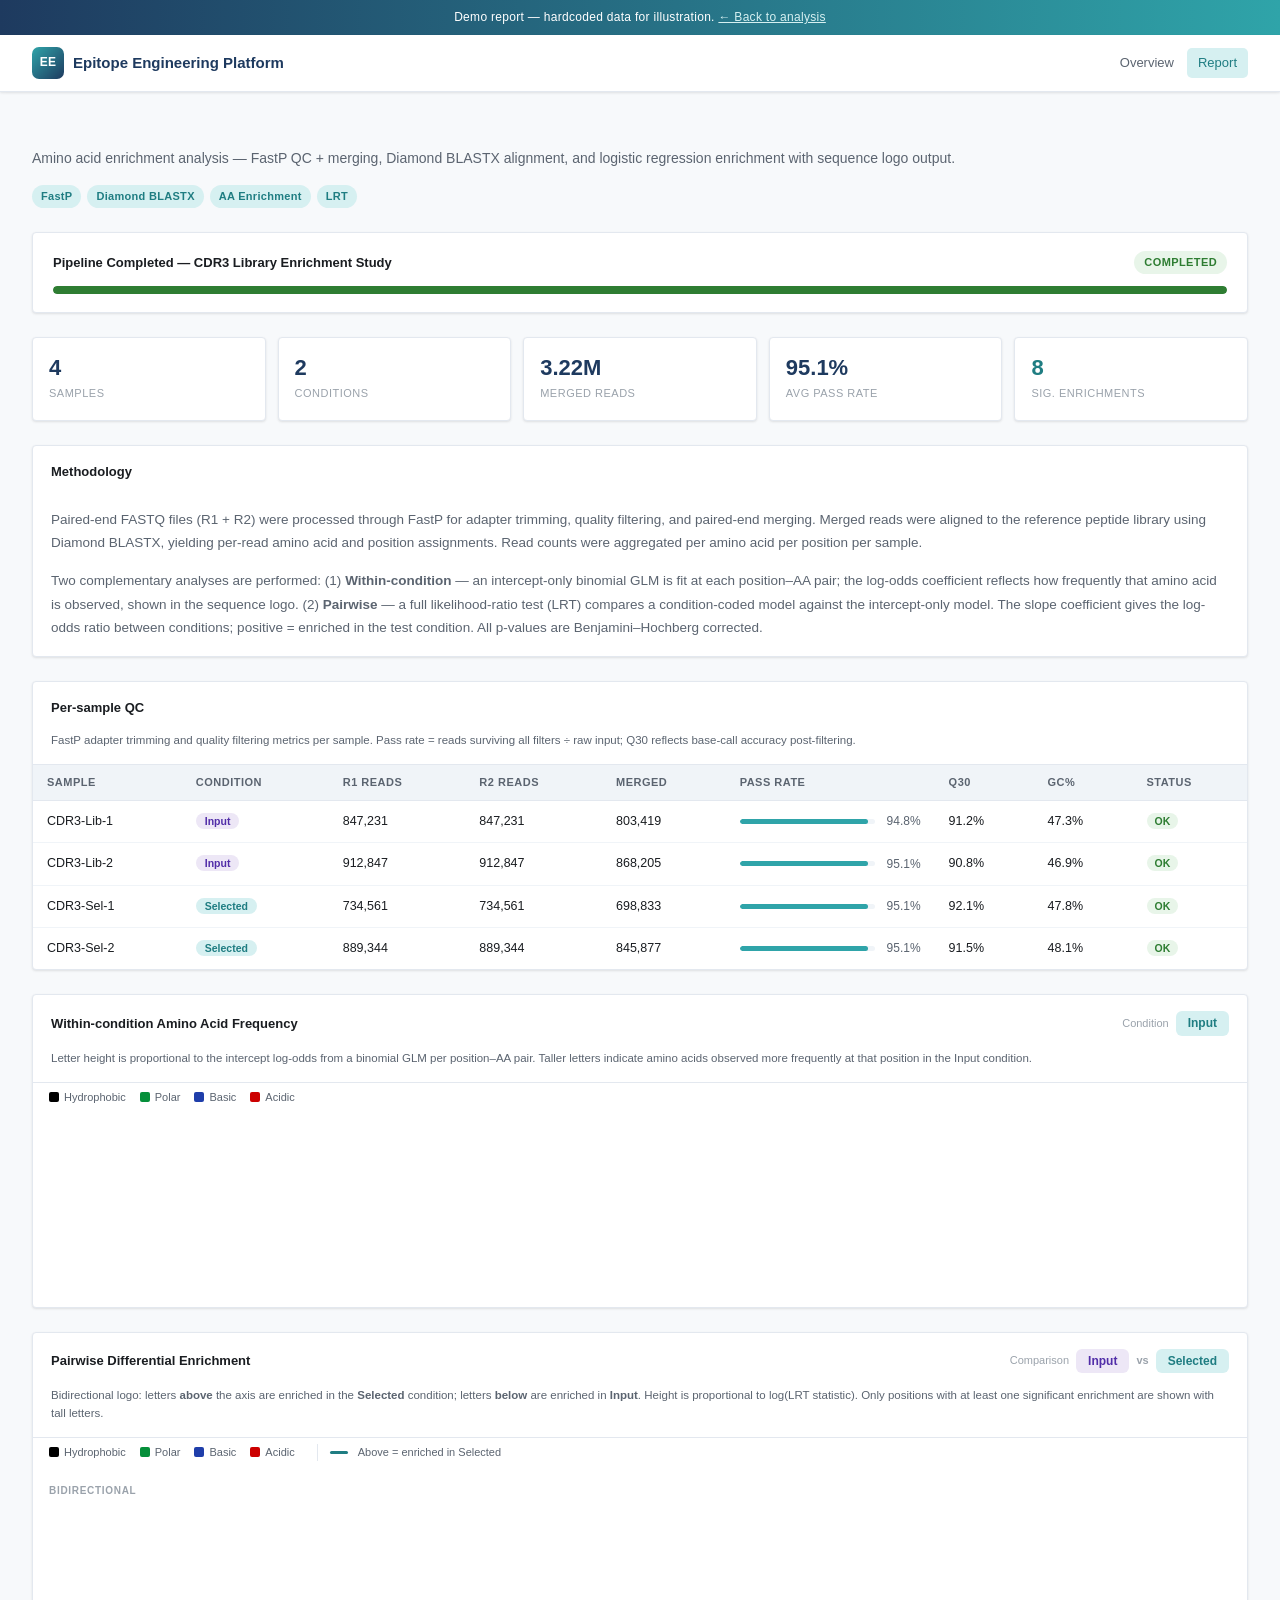
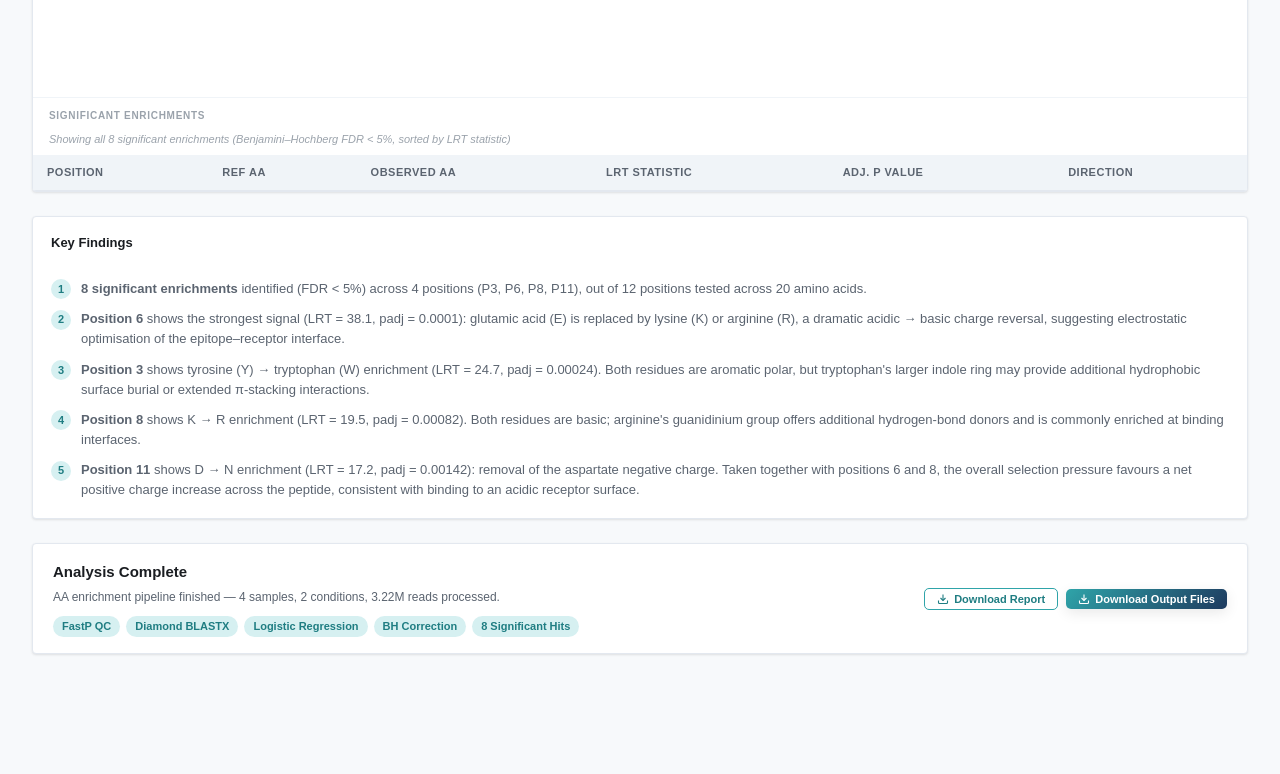
==== demo_report.html @ d8d38004 "Initial commit for GitHub Pages demo" ====
<!DOCTYPE html>
<html lang="en">
<head>
  <meta charset="UTF-8"/>
  <meta name="viewport" content="width=device-width, initial-scale=1.0"/>
  <title>AA Enrichment — Demo Report</title>
  <link rel="stylesheet" href="style.css"/>
  <link rel="stylesheet" href="report_shared.css"/>
  <style>
    /* Demo banner */
    .demo-banner {
      background: linear-gradient(90deg, #1E3A5F, #2FA4A9);
      color: #fff;
      text-align: center;
      padding: 8px 16px;
      font-size: 12px;
      font-weight: 500;
      letter-spacing: .3px;
    }
    .demo-banner a { color: #D6F0F1; text-decoration: underline; }

    /* Legend */
    .logo-legend-inline {
      display: flex; gap: 14px; padding: 6px 16px 12px;
      flex-wrap: wrap;
    }
    .lli { display: flex; align-items: center; gap: 5px; font-size: 11px; color: var(--t2); }
    .lli-dot {
      width: 10px; height: 10px; border-radius: 2px; flex-shrink: 0;
    }

    /* Condition pill in QC table */
    .cond-pill {
      font-size: 10.5px; font-weight: 600; padding: 2px 9px;
      border-radius: 99px; white-space: nowrap;
    }
    .cond-input    { background: #EDE7F6; color: #512DA8; }
    .cond-selected { background: var(--as); color: var(--a2); }

    /* Key findings list */
    .kf-list { list-style: none; display: flex; flex-direction: column; gap: 10px;
      padding: 12px 18px 18px; }
    .kf-item { display: flex; gap: 10px; align-items: baseline; font-size: 13px; color: var(--t2); }
    .kf-num { font-size: 11px; font-weight: 700; color: var(--a2); background: var(--as);
      border-radius: 50%; width: 20px; height: 20px; display: flex; align-items: center;
      justify-content: center; flex-shrink: 0; }

    /* Animated status fill on load */
    @keyframes fillBar {
      from { width: 0% }
      to   { width: 100% }
    }
    #status-fill-el {
      animation: fillBar 1.1s cubic-bezier(.4,0,.2,1) forwards;
    }

    /* Bottom action bar */
    .action-bar {
      display: flex; align-items: center; justify-content: space-between;
      margin-top: 8px; padding: 16px 20px;
      background: var(--sur); border: 1px solid var(--bd);
      border-radius: var(--r); box-shadow: var(--sh);
    }
    .action-bar-meta { display: flex; flex-direction: column; gap: 4px; }
    .action-bar-title { font-size: 15px; font-weight: 700; color: var(--t1); }
    .action-bar-sub   { font-size: 12px; color: var(--t2); }
    .action-bar-tags  { display: flex; flex-wrap: wrap; gap: 6px; margin-top: 6px; }
    .action-bar-tag   { font-size: 11px; font-weight: 600; padding: 2px 9px;
      border-radius: 99px; background: var(--as); color: var(--a2); }
  </style>
</head>
<body>

<div class="demo-banner">
  Demo report — hardcoded data for illustration.
  <a href="demo_index.html">← Back to analysis</a>
</div>

<header class="site-header">
  <div class="hdr-inner">
    <div class="logo">
      <span class="logo-mark">EE</span>
      <span class="logo-name">Epitope Engineering Platform</span>
    </div>
    <nav class="nav">
      <a href="demo_landing.html" class="nav-a">Overview</a>
      <a href="#" class="nav-a active">Report</a>
    </nav>
  </div>
</header>

<main class="main">
<div class="wrap">

  <!-- Pipeline meta -->
  <div class="pipe-meta">
    <span class="pipe-desc">
      Amino acid enrichment analysis — FastP QC + merging, Diamond BLASTX alignment,
      and logistic regression enrichment with sequence logo output.
    </span>
    <div class="pipe-badges">
      <span class="pipe-badge">FastP</span>
      <span class="pipe-badge">Diamond BLASTX</span>
      <span class="pipe-badge">AA Enrichment</span>
      <span class="pipe-badge">LRT</span>
    </div>
  </div>

  <!-- Status bar — completed -->
  <div class="status-section" style="margin-bottom:24px">
    <div class="status-header">
      <span class="status-label">Pipeline Completed — CDR3 Library Enrichment Study</span>
      <span class="status-chip completed">completed</span>
    </div>
    <div class="status-track">
      <div class="status-fill completed" id="status-fill-el" style="width:0%"></div>
    </div>
  </div>

  <!-- Summary stat cards -->
  <div class="summary-row">
    <div class="stat-card">
      <div class="stat-val">4</div>
      <div class="stat-lbl">Samples</div>
    </div>
    <div class="stat-card">
      <div class="stat-val">2</div>
      <div class="stat-lbl">Conditions</div>
    </div>
    <div class="stat-card">
      <div class="stat-val">3.22M</div>
      <div class="stat-lbl">Merged Reads</div>
    </div>
    <div class="stat-card">
      <div class="stat-val">95.1%</div>
      <div class="stat-lbl">Avg Pass Rate</div>
    </div>
    <div class="stat-card">
      <div class="stat-val" style="color:var(--a2)">8</div>
      <div class="stat-lbl">Sig. Enrichments</div>
    </div>
  </div>

  <!-- Methodology -->
  <div class="tbl-card" style="margin-bottom:24px">
    <div class="tbl-card-hd">Methodology</div>
    <div class="summary-card-body" style="padding:12px 18px 16px">
      <p>
        Paired-end FASTQ files (R1 + R2) were processed through FastP for adapter trimming,
        quality filtering, and paired-end merging. Merged reads were aligned to the reference
        peptide library using Diamond BLASTX, yielding per-read amino acid and position assignments.
        Read counts were aggregated per amino acid per position per sample.
      </p>
      <p>
        Two complementary analyses are performed: (1) <strong>Within-condition</strong> — an
        intercept-only binomial GLM is fit at each position–AA pair; the log-odds coefficient
        reflects how frequently that amino acid is observed, shown in the sequence logo.
        (2) <strong>Pairwise</strong> — a full likelihood-ratio test (LRT) compares a
        condition-coded model against the intercept-only model. The slope coefficient gives
        the log-odds ratio between conditions; positive = enriched in the test condition.
        All p-values are Benjamini–Hochberg corrected.
      </p>
    </div>
  </div>

  <!-- Per-sample QC table -->
  <div class="tbl-card" style="margin-bottom:24px">
    <div class="tbl-card-hd">Per-sample QC</div>
    <div class="tbl-card-desc">
      FastP adapter trimming and quality filtering metrics per sample. Pass rate = reads
      surviving all filters ÷ raw input; Q30 reflects base-call accuracy post-filtering.
    </div>
    <table class="rpt-tbl">
      <thead>
        <tr>
          <th>Sample</th>
          <th>Condition</th>
          <th>R1 Reads</th>
          <th>R2 Reads</th>
          <th>Merged</th>
          <th>Pass Rate</th>
          <th>Q30</th>
          <th>GC%</th>
          <th>Status</th>
        </tr>
      </thead>
      <tbody>
        <tr>
          <td>CDR3-Lib-1</td>
          <td><span class="cond-pill cond-input">Input</span></td>
          <td>847,231</td><td>847,231</td><td>803,419</td>
          <td><div class="inline-bar"><div class="bar-track"><div class="bar-fill" style="width:94.8%"></div></div><span class="bar-val">94.8%</span></div></td>
          <td>91.2%</td><td>47.3%</td>
          <td><span class="chip ok">OK</span></td>
        </tr>
        <tr>
          <td>CDR3-Lib-2</td>
          <td><span class="cond-pill cond-input">Input</span></td>
          <td>912,847</td><td>912,847</td><td>868,205</td>
          <td><div class="inline-bar"><div class="bar-track"><div class="bar-fill" style="width:95.1%"></div></div><span class="bar-val">95.1%</span></div></td>
          <td>90.8%</td><td>46.9%</td>
          <td><span class="chip ok">OK</span></td>
        </tr>
        <tr>
          <td>CDR3-Sel-1</td>
          <td><span class="cond-pill cond-selected">Selected</span></td>
          <td>734,561</td><td>734,561</td><td>698,833</td>
          <td><div class="inline-bar"><div class="bar-track"><div class="bar-fill" style="width:95.1%"></div></div><span class="bar-val">95.1%</span></div></td>
          <td>92.1%</td><td>47.8%</td>
          <td><span class="chip ok">OK</span></td>
        </tr>
        <tr>
          <td>CDR3-Sel-2</td>
          <td><span class="cond-pill cond-selected">Selected</span></td>
          <td>889,344</td><td>889,344</td><td>845,877</td>
          <td><div class="inline-bar"><div class="bar-track"><div class="bar-fill" style="width:95.1%"></div></div><span class="bar-val">95.1%</span></div></td>
          <td>91.5%</td><td>48.1%</td>
          <td><span class="chip ok">OK</span></td>
        </tr>
      </tbody>
    </table>
  </div>

  <!-- Within-condition logo -->
  <div class="tbl-card" style="margin-bottom:24px">
    <div class="tbl-card-hd" style="display:flex;align-items:center;justify-content:space-between">
      <span>Within-condition Amino Acid Frequency</span>
      <div style="display:flex;align-items:center;gap:7px">
        <span style="font-size:11px;font-weight:500;color:var(--t3)">Condition</span>
        <span style="font-size:12px;font-weight:600;padding:3px 12px;border-radius:6px;background:var(--as);color:var(--a2)">Input</span>
      </div>
    </div>
    <div class="tbl-card-desc">
      Letter height is proportional to the intercept log-odds from a binomial GLM per position–AA pair.
      Taller letters indicate amino acids observed more frequently at that position in the Input condition.
    </div>
    <!-- Chemistry legend -->
    <div class="logo-legend-inline">
      <span class="lli"><span class="lli-dot" style="background:#000"></span>Hydrophobic</span>
      <span class="lli"><span class="lli-dot" style="background:#058F3A"></span>Polar</span>
      <span class="lli"><span class="lli-dot" style="background:#1F3EAA"></span>Basic</span>
      <span class="lli"><span class="lli-dot" style="background:#CC0000"></span>Acidic</span>
    </div>
    <div class="logo-outer">
      <div class="logo-scroll">
        <svg id="logo-within-svg"></svg>
      </div>
    </div>
  </div>

  <!-- Pairwise differential enrichment -->
  <div class="tbl-card" style="margin-bottom:24px">
    <div class="tbl-card-hd" style="display:flex;align-items:center;justify-content:space-between;flex-wrap:wrap;gap:8px">
      <span>Pairwise Differential Enrichment</span>
      <div style="display:flex;align-items:center;gap:7px">
        <span style="font-size:11px;font-weight:500;color:var(--t3)">Comparison</span>
        <span style="font-size:12px;font-weight:600;padding:3px 12px;border-radius:6px;background:#EDE7F6;color:#512DA8">Input</span>
        <span style="font-size:11px;color:var(--t3)">vs</span>
        <span style="font-size:12px;font-weight:600;padding:3px 12px;border-radius:6px;background:var(--as);color:var(--a2)">Selected</span>
      </div>
    </div>
    <div class="tbl-card-desc">
      Bidirectional logo: letters <strong>above</strong> the axis are enriched in the <strong>Selected</strong> condition;
      letters <strong>below</strong> are enriched in <strong>Input</strong>. Height is proportional to
      log(LRT statistic). Only positions with at least one significant enrichment are shown with tall letters.
    </div>

    <div class="logo-legend-inline">
      <span class="lli"><span class="lli-dot" style="background:#000"></span>Hydrophobic</span>
      <span class="lli"><span class="lli-dot" style="background:#058F3A"></span>Polar</span>
      <span class="lli"><span class="lli-dot" style="background:#1F3EAA"></span>Basic</span>
      <span class="lli"><span class="lli-dot" style="background:#CC0000"></span>Acidic</span>
      <span class="lli" style="margin-left:8px;border-left:1px solid var(--bd);padding-left:12px">
        <span style="display:inline-block;width:18px;height:3px;background:var(--a2);margin-right:5px;vertical-align:middle;border-radius:2px"></span>
        Above = enriched in Selected
      </span>
    </div>

    <div class="logo-section-sep">Bidirectional</div>
    <div class="logo-outer">
      <div class="logo-scroll">
        <svg id="logo-pair-svg"></svg>
      </div>
    </div>

    <div class="logo-section-sep" style="border-top:1px solid var(--bd2);margin-top:6px">Significant Enrichments</div>
    <div style="padding:4px 16px 6px;font-size:11px;color:var(--t3);font-style:italic">
      Showing all 8 significant enrichments (Benjamini–Hochberg FDR &lt; 5%, sorted by LRT statistic)
    </div>
    <div class="enrich-tbl-wrap">
      <table class="rpt-tbl">
        <thead>
          <tr>
            <th>Position</th>
            <th>Ref AA</th>
            <th>Observed AA</th>
            <th>LRT Statistic</th>
            <th>Adj. P Value</th>
            <th>Direction</th>
          </tr>
        </thead>
        <tbody id="enrich-tbody"></tbody>
      </table>
    </div>
  </div>

  <!-- Key Findings -->
  <div class="tbl-card" style="margin-bottom:24px">
    <div class="tbl-card-hd">Key Findings</div>
    <ul class="kf-list">
      <li class="kf-item">
        <span class="kf-num">1</span>
        <span>
          <strong>8 significant enrichments</strong> identified (FDR &lt; 5%) across 4 positions
          (P3, P6, P8, P11), out of 12 positions tested across 20 amino acids.
        </span>
      </li>
      <li class="kf-item">
        <span class="kf-num">2</span>
        <span>
          <strong>Position 6</strong> shows the strongest signal (LRT = 38.1, padj = 0.0001):
          glutamic acid (E) is replaced by lysine (K) or arginine (R), a dramatic
          acidic → basic charge reversal, suggesting electrostatic optimisation of the epitope–receptor interface.
        </span>
      </li>
      <li class="kf-item">
        <span class="kf-num">3</span>
        <span>
          <strong>Position 3</strong> shows tyrosine (Y) → tryptophan (W) enrichment (LRT = 24.7, padj = 0.00024).
          Both residues are aromatic polar, but tryptophan's larger indole ring may provide additional
          hydrophobic surface burial or extended π-stacking interactions.
        </span>
      </li>
      <li class="kf-item">
        <span class="kf-num">4</span>
        <span>
          <strong>Position 8</strong> shows K → R enrichment (LRT = 19.5, padj = 0.00082).
          Both residues are basic; arginine's guanidinium group offers additional hydrogen-bond donors
          and is commonly enriched at binding interfaces.
        </span>
      </li>
      <li class="kf-item">
        <span class="kf-num">5</span>
        <span>
          <strong>Position 11</strong> shows D → N enrichment (LRT = 17.2, padj = 0.00142):
          removal of the aspartate negative charge. Taken together with positions 6 and 8,
          the overall selection pressure favours a net positive charge increase across the peptide,
          consistent with binding to an acidic receptor surface.
        </span>
      </li>
    </ul>
  </div>

  <!-- Bottom action bar -->
  <div class="action-bar">
    <div class="action-bar-meta">
      <span class="action-bar-title">Analysis Complete</span>
      <span class="action-bar-sub">AA enrichment pipeline finished — 4 samples, 2 conditions, 3.22M reads processed.</span>
      <div class="action-bar-tags">
        <span class="action-bar-tag">FastP QC</span>
        <span class="action-bar-tag">Diamond BLASTX</span>
        <span class="action-bar-tag">Logistic Regression</span>
        <span class="action-bar-tag">BH Correction</span>
        <span class="action-bar-tag">8 Significant Hits</span>
      </div>
    </div>
    <div style="display:flex;gap:8px;align-items:center">
      <button class="btn-run btn-secondary btn-sm" onclick="alert('Demo mode — download disabled.')">
        <svg width="12" height="12" viewBox="0 0 24 24" fill="none" stroke="currentColor" stroke-width="2.2"><path d="M21 15v4a2 2 0 01-2 2H5a2 2 0 01-2-2v-4"/><polyline points="7 10 12 15 17 10"/><line x1="12" y1="15" x2="12" y2="3"/></svg>
        Download Report
      </button>
      <button class="btn-run btn-sm" onclick="alert('Demo mode — download disabled.')">
        <svg width="12" height="12" viewBox="0 0 24 24" fill="none" stroke="currentColor" stroke-width="2.2"><path d="M21 15v4a2 2 0 01-2 2H5a2 2 0 01-2-2v-4"/><polyline points="7 10 12 15 17 10"/><line x1="12" y1="15" x2="12" y2="3"/></svg>
        Download Output Files
      </button>
    </div>
  </div>

</div>
</main>

<script src="https://d3js.org/d3.v7.min.js"></script>
<script>
/* ── AA chemistry colours ──────────────────────────────────────────── */
const AAC = {
  A:'#000',V:'#000',L:'#000',I:'#000',P:'#000',F:'#000',M:'#000',W:'#000',
  G:'#058F3A',S:'#058F3A',T:'#058F3A',C:'#058F3A',Y:'#058F3A',N:'#058F3A',Q:'#058F3A',
  K:'#1F3EAA',R:'#1F3EAA',H:'#1F3EAA',
  D:'#CC0000',E:'#CC0000'
};

/* ── Within-condition data (Input, 12 positions) ───────────────────── */
const WITHIN = [
  {pos:1,  aa:[{l:'M',w:.82},{l:'G',w:.08},{l:'A',w:.06},{l:'V',w:.04}]},
  {pos:2,  aa:[{l:'G',w:.78},{l:'A',w:.12},{l:'S',w:.07},{l:'T',w:.03}]},
  {pos:3,  aa:[{l:'Y',w:.74},{l:'F',w:.15},{l:'W',w:.08},{l:'H',w:.03}]},
  {pos:4,  aa:[{l:'D',w:.71},{l:'E',w:.18},{l:'N',w:.08},{l:'S',w:.03}]},
  {pos:5,  aa:[{l:'P',w:.88},{l:'A',w:.07},{l:'V',w:.05}]},
  {pos:6,  aa:[{l:'E',w:.62},{l:'D',w:.21},{l:'Q',w:.12},{l:'K',w:.05}]},
  {pos:7,  aa:[{l:'L',w:.80},{l:'I',w:.11},{l:'V',w:.09}]},
  {pos:8,  aa:[{l:'K',w:.68},{l:'R',w:.22},{l:'H',w:.10}]},
  {pos:9,  aa:[{l:'V',w:.77},{l:'L',w:.14},{l:'I',w:.09}]},
  {pos:10, aa:[{l:'L',w:.83},{l:'I',w:.10},{l:'V',w:.07}]},
  {pos:11, aa:[{l:'D',w:.73},{l:'E',w:.17},{l:'N',w:.10}]},
  {pos:12, aa:[{l:'Y',w:.85},{l:'F',w:.09},{l:'W',w:.06}]},
];

/* ── Pairwise data (Input vs Selected, log-odds scale 0–1) ─────────── */
const PAIRWISE = [
  {pos:1,  aa:[{l:'M',w:.08}]},
  {pos:2,  aa:[{l:'G',w:.05},{l:'A',w:-.04}]},
  {pos:3,  aa:[{l:'W',w:.72},{l:'Y',w:-.52},{l:'F',w:-.20}]},
  {pos:4,  aa:[{l:'E',w:.07},{l:'D',w:-.07}]},
  {pos:5,  aa:[{l:'P',w:.04}]},
  {pos:6,  aa:[{l:'K',w:.68},{l:'R',w:.32},{l:'E',w:-.62},{l:'D',w:-.38}]},
  {pos:7,  aa:[{l:'L',w:.07},{l:'I',w:-.07}]},
  {pos:8,  aa:[{l:'R',w:.58},{l:'K',w:-.58}]},
  {pos:9,  aa:[{l:'V',w:.06},{l:'I',w:-.06}]},
  {pos:10, aa:[{l:'L',w:.05}]},
  {pos:11, aa:[{l:'N',w:.62},{l:'D',w:-.55},{l:'E',w:-.07}]},
  {pos:12, aa:[{l:'Y',w:.05},{l:'F',w:-.05}]},
];

/* ── Enrichment table rows ─────────────────────────────────────────── */
const ENRICH_ROWS = [
  {pos:6,  ref:'E', obs:'K', lrt:38.1, padj:8e-5},
  {pos:3,  ref:'Y', obs:'W', lrt:24.7, padj:2.4e-4},
  {pos:6,  ref:'E', obs:'R', lrt:22.3, padj:3.1e-4},
  {pos:8,  ref:'K', obs:'R', lrt:19.5, padj:8.2e-4},
  {pos:11, ref:'D', obs:'N', lrt:17.2, padj:1.42e-3},
  {pos:3,  ref:'Y', obs:'F', lrt:9.2,  padj:1.82e-2},
  {pos:6,  ref:'E', obs:'Q', lrt:8.4,  padj:2.41e-2},
  {pos:11, ref:'E', obs:'Q', lrt:7.8,  padj:2.96e-2},
];

/* ── Letter drawing ────────────────────────────────────────────────── */
function drawLetter(g, cx, topY, letter, h, colW) {
  if (h < 1.5) return;
  const CAP = 0.72, WR = 0.62;
  const fs  = h / CAP;
  const sx  = colW / (fs * WR);
  const lg  = g.append('g').attr('transform', `translate(${cx},${topY + h})`);
  lg.append('text')
    .attr('x', 0).attr('y', 0)
    .attr('text-anchor', 'middle')
    .attr('dominant-baseline', 'alphabetic')
    .attr('font-family', "'Arial Black', Arial, sans-serif")
    .attr('font-weight', 900)
    .attr('font-size', fs)
    .attr('fill', AAC[letter] || '#888')
    .attr('transform', `scale(${sx},1)`)
    .text(letter);
}

/* ── Within-condition logo ─────────────────────────────────────────── */
function renderWithin(svgId, data) {
  const CW = 46, MAX_H = 84, ML = 14, MR = 14, MT = 10, MB = 26;
  const W = data.length * CW + ML + MR;
  const H = MAX_H + MT + MB;

  const svg = d3.select('#' + svgId).attr('width', W).attr('height', H);
  svg.selectAll('*').remove();
  const g = svg.append('g').attr('transform', `translate(${ML},${MT})`);

  data.forEach((col, ci) => {
    const cx = ci * CW + CW / 2;
    const sorted = [...col.aa].sort((a, b) => a.w - b.w);
    let y = MAX_H;
    sorted.forEach(d => {
      const h = d.w * MAX_H;
      y -= h;
      drawLetter(g, cx, y, d.l, h, CW - 6);
    });
    g.append('text')
      .attr('x', cx).attr('y', MAX_H + 18)
      .attr('text-anchor', 'middle')
      .attr('font-size', 9).attr('fill', '#9AA2AB')
      .attr('font-family', 'Inter, sans-serif')
      .text(col.pos);
  });
}

/* ── Pairwise bidirectional logo ───────────────────────────────────── */
function renderPairwise(svgId, data) {
  const CW = 46, MAX_H = 78, ML = 14, MR = 14, MT = 10, MB = 26;
  const W = data.length * CW + ML + MR;
  const H = MAX_H * 2 + MT + MB;
  const AX = MAX_H;

  const svg = d3.select('#' + svgId).attr('width', W).attr('height', H);
  svg.selectAll('*').remove();
  const g = svg.append('g').attr('transform', `translate(${ML},${MT})`);

  // axis
  g.append('line')
    .attr('x1', 0).attr('x2', data.length * CW)
    .attr('y1', AX).attr('y2', AX)
    .attr('stroke', '#E3E8EF').attr('stroke-width', 1.5);

  // "Selected ↑" and "Input ↑" labels on axis
  g.append('text').attr('x', data.length * CW - 2).attr('y', AX - 5)
    .attr('text-anchor', 'end').attr('font-size', 8).attr('fill', '#2FA4A9')
    .attr('font-family', 'Inter, sans-serif').text('Selected ↑');
  g.append('text').attr('x', data.length * CW - 2).attr('y', AX + 13)
    .attr('text-anchor', 'end').attr('font-size', 8).attr('fill', '#9AA2AB')
    .attr('font-family', 'Inter, sans-serif').text('Input ↑');

  data.forEach((col, ci) => {
    const cx = ci * CW + CW / 2;
    const pos = col.aa.filter(d => d.w > 0).sort((a, b) => a.w - b.w);
    const neg = col.aa.filter(d => d.w < 0).sort((a, b) => b.w - a.w);

    let yP = AX;
    pos.forEach(d => {
      const h = Math.abs(d.w) * MAX_H * 0.9;
      yP -= h;
      drawLetter(g, cx, yP, d.l, h, CW - 6);
    });

    let yN = AX;
    neg.forEach(d => {
      const h = Math.abs(d.w) * MAX_H * 0.9;
      drawLetter(g, cx, yN, d.l, h, CW - 6);
      yN += h;
    });

    g.append('text')
      .attr('x', cx).attr('y', MAX_H * 2 + 18)
      .attr('text-anchor', 'middle')
      .attr('font-size', 9).attr('fill', '#9AA2AB')
      .attr('font-family', 'Inter, sans-serif')
      .text(col.pos);
  });
}

/* ── Enrichment table ──────────────────────────────────────────────── */
function renderEnrichTable() {
  const AA_PROP = {
    A:'Hydrophobic',V:'Hydrophobic',L:'Hydrophobic',I:'Hydrophobic',
    P:'Hydrophobic',F:'Hydrophobic',M:'Hydrophobic',W:'Hydrophobic',
    G:'Polar',S:'Polar',T:'Polar',C:'Polar',Y:'Polar',N:'Polar',Q:'Polar',
    K:'Basic',R:'Basic',H:'Basic',D:'Acidic',E:'Acidic'
  };
  const PROP_CLS = {
    Hydrophobic:'tag-hydrophobic',Polar:'tag-polar',Acidic:'tag-acidic',Basic:'tag-basic'
  };
  const fmt = n => n < 0.001 ? n.toExponential(1) : n.toFixed(4);

  const tbody = document.getElementById('enrich-tbody');
  ENRICH_ROWS.forEach(r => {
    const tr = document.createElement('tr');
    const refProp = AA_PROP[r.ref] || 'Unknown';
    const obsProp = AA_PROP[r.obs] || 'Unknown';
    tr.innerHTML = `
      <td><strong>P${r.pos}</strong></td>
      <td>
        <span style="color:${AAC[r.ref]||'#888'};font-weight:900;font-size:15px;font-family:'Arial Black',Arial,sans-serif">${r.ref}</span>
        <span class="aa-tag ${PROP_CLS[refProp]||'tag-unknown'}" style="margin-left:5px">${refProp}</span>
      </td>
      <td>
        <span style="color:${AAC[r.obs]||'#888'};font-weight:900;font-size:15px;font-family:'Arial Black',Arial,sans-serif">${r.obs}</span>
        <span class="aa-tag ${PROP_CLS[obsProp]||'tag-unknown'}" style="margin-left:5px">${obsProp}</span>
      </td>
      <td><strong>${r.lrt.toFixed(1)}</strong></td>
      <td>${fmt(r.padj)}</td>
      <td><span class="dir-tag dir-b">Selected ↑</span></td>
    `;
    tbody.appendChild(tr);
  });
}

/* ── Init ──────────────────────────────────────────────────────────── */
document.addEventListener('DOMContentLoaded', () => {
  renderWithin('logo-within-svg', WITHIN);
  renderPairwise('logo-pair-svg', PAIRWISE);
  renderEnrichTable();

  // Animate status bar fill after a brief delay
  setTimeout(() => {
    const fill = document.getElementById('status-fill-el');
    if (fill) {
      fill.style.width = '100%';
      fill.style.background = 'var(--ok)';
    }
  }, 200);
});
</script>

</body>
</html>
---- style.css ----
/* ══════════════════════════════════════════════════════
   Nature palette
   Primary #1E3A5F  Accent #2FA4A9  BG #F7F9FB
══════════════════════════════════════════════════════ */
:root{
  --p:   #1E3A5F; --p2:  #2a5080;
  --a:   #2FA4A9; --a2:  #1f7d82; --as: #D6F0F1;
  --bg:  #F7F9FB; --sur: #FFFFFF;
  --bd:  #E3E8EF; --bd2: #F0F4F8;
  --t1:  #1A1D21; --t2:  #5B6470; --t3: #9AA2AB;
  --ok:  #2E7D32; --oks: #E8F5E9;
  --err: #C62828; --ers: #FFEBEE;
  --r:   7px; --r2: 5px;
  --sh:  0 1px 3px rgba(0,0,0,.07),0 1px 2px rgba(0,0,0,.04);
  --sh2: 0 4px 14px rgba(0,0,0,.09);
}
*,*::before,*::after{box-sizing:border-box;margin:0;padding:0}
html{font-size:14px}
body{font-family:'Inter',-apple-system,BlinkMacSystemFont,'Segoe UI',sans-serif;
  background:var(--bg);color:var(--t1);line-height:1.55;min-height:100vh;display:flex;flex-direction:column}
a{color:var(--a);text-decoration:none}
button{cursor:pointer;font-family:inherit;font-size:13px}
input,select{font-family:inherit;font-size:12px}

.wrap{max-width:1280px;margin:0 auto;padding:0 32px}

/* ── HEADER ──────────────────────────────────────────── */
.site-header{background:var(--sur);border-bottom:1px solid var(--bd);
  position:sticky;top:0;z-index:200;box-shadow:var(--sh)}
.hdr-inner{max-width:1280px;margin:0 auto;padding:0 32px;
  display:flex;align-items:center;gap:20px;height:56px}
.logo{display:flex;align-items:center;gap:9px;flex-shrink:0}
.logo-mark{width:32px;height:32px;border-radius:7px;
  background:linear-gradient(135deg,var(--a),var(--p));
  display:flex;align-items:center;justify-content:center;
  color:#fff;font-weight:700;font-size:12px;letter-spacing:.3px}
.logo-mark.sm{width:26px;height:26px;font-size:10px}
.logo-name{font-weight:600;font-size:15px;color:var(--p)}
.nav{display:flex;gap:2px;margin-left:auto}
.nav-a{padding:5px 11px;border-radius:var(--r2);font-size:13px;color:var(--t2);transition:.15s}
.nav-a:hover{background:var(--bg);color:var(--t1)}
.nav-a.active{background:var(--as);color:var(--a2);font-weight:500}
.btn-ghost{padding:5px 13px;border-radius:var(--r2);border:1px solid var(--bd);
  background:transparent;color:var(--t1);transition:.15s}
.btn-ghost:hover{border-color:var(--a);color:var(--a)}
.btn-accent{padding:5px 13px;border-radius:var(--r2);border:none;
  background:var(--a);color:#fff;font-weight:500;transition:.15s}
.btn-accent:hover{background:var(--a2)}

/* ── SIDEBAR ─────────────────────────────────────────── */
.sidebar-overlay{position:fixed;inset:0;background:rgba(0,0,0,.35);
  z-index:299;display:none;backdrop-filter:blur(2px)}
.sidebar-overlay.show{display:block}
.file-sidebar{position:fixed;top:0;right:0;bottom:0;width:320px;
  background:var(--sur);border-left:1px solid var(--bd);
  z-index:300;display:flex;flex-direction:column;
  transform:translateX(100%);transition:transform .25s cubic-bezier(.4,0,.2,1);
  box-shadow:-4px 0 24px rgba(0,0,0,.12)}
.file-sidebar.open{transform:translateX(0)}
.sb-head{display:flex;align-items:center;justify-content:space-between;
  padding:16px 16px 12px;border-bottom:1px solid var(--bd)}
.sb-title{display:flex;align-items:center;gap:7px;
  font-weight:600;font-size:13px;color:var(--p)}
.sb-close{width:26px;height:26px;border-radius:5px;border:none;
  background:transparent;color:var(--t3);display:flex;align-items:center;justify-content:center;transition:.15s}
.sb-close:hover{background:var(--bd2);color:var(--t1)}
.sb-search-wrap{display:flex;align-items:center;gap:7px;
  margin:10px 12px 4px;padding:6px 10px;
  background:var(--bg);border:1px solid var(--bd);border-radius:var(--r2)}
.sb-search-wrap svg{color:var(--t3);flex-shrink:0}
.sb-search{border:none;background:transparent;color:var(--t1);width:100%;outline:none;font-size:12px}
/* Finder-style list */
.sb-list{flex:1;overflow-y:auto;padding:4px 0}
.sb-empty{padding:24px 16px;text-align:center;color:var(--t3);font-size:12px}
.sb-item{display:grid;grid-template-columns:28px 1fr auto 20px;
  align-items:center;gap:6px;padding:5px 10px 5px 12px;
  transition:background .1s;cursor:default;user-select:none}
.sb-item:hover{background:var(--bd2)}
.sb-item:hover .sb-item-del{opacity:1}
.sb-item-icon{width:24px;height:24px;border-radius:4px;
  background:var(--as);display:flex;align-items:center;justify-content:center;
  color:var(--a2);font-size:9px;font-weight:700;text-transform:uppercase;flex-shrink:0}
/* extension-based tints */
.sb-item-icon.fastq{background:#d6f0f1;color:#1f7d82}
.sb-item-icon.fa   {background:#e8f5e9;color:#2e7d32}
.sb-item-icon.bam  {background:#fff3e0;color:#e65100}
.sb-item-icon.vcf  {background:#f3e5f5;color:#7b1fa2}
.sb-item-icon.gz   {background:#fce4ec;color:#c62828}
.sb-item-name{font-size:12px;color:var(--t1);white-space:nowrap;overflow:hidden;text-overflow:ellipsis}
.sb-item-size{font-size:11px;color:var(--t3);white-space:nowrap}
.sb-item-del{width:18px;height:18px;border-radius:3px;border:none;
  background:transparent;color:var(--t3);opacity:0;
  display:flex;align-items:center;justify-content:center;transition:.15s;flex-shrink:0}
.sb-item-del:hover{background:var(--ers);color:var(--err)}
.sb-foot{padding:10px 14px;border-top:1px solid var(--bd);
  display:flex;justify-content:space-between;
  font-size:11px;color:var(--t2)}

/* ── MAIN / LAYOUT ───────────────────────────────────── */
.main{flex:1;padding:28px 0 60px}
.page-hd{margin-bottom:18px}
.page-hd h1{font-size:21px;font-weight:600;color:var(--p)}
.page-hd p{font-size:13px;color:var(--t2);margin-top:3px}

/* ── UPLOAD BAR ──────────────────────────────────────── */
.upload-bar{display:flex;align-items:center;
  background:var(--sur);border:1px solid var(--bd);border-radius:var(--r);
  box-shadow:var(--sh);margin-bottom:18px;overflow:hidden;min-height:66px}
.upload-left{display:flex;align-items:center;gap:12px;
  padding:12px 18px;flex:1;cursor:pointer;transition:background .15s}
.upload-left:hover{background:var(--bg)}
.upload-bar.drag-over .upload-left{background:var(--as);outline:2px dashed var(--a);outline-offset:-3px}
.upload-ico{width:38px;height:38px;border-radius:9px;background:var(--as);
  display:flex;align-items:center;justify-content:center;color:var(--a);flex-shrink:0}
.upload-text{display:flex;flex-direction:column;gap:1px}
.upload-title{font-size:13px;font-weight:500;color:var(--t1)}
.upload-sub{font-size:11px;color:var(--t2)}
.upload-pill-area{display:flex;align-items:center;gap:10px;padding:0 12px;flex-shrink:0}
.upload-pill{display:flex;align-items:center;gap:6px;
  padding:4px 11px;border-radius:14px;background:var(--a);color:#fff;
  font-size:12px;font-weight:600}
.pill-toggle{font-size:12px;color:var(--a);background:none;border:none;
  text-decoration:underline;padding:0;transition:color .15s}
.pill-toggle:hover{color:var(--a2)}
.upload-sep{width:1px;background:var(--bd);align-self:stretch;flex-shrink:0}
.upload-alts{display:flex;gap:6px;padding:0 14px;flex-shrink:0}
.alt-btn{display:flex;align-items:center;gap:6px;padding:6px 11px;
  background:var(--bg);border:1px solid var(--bd);border-radius:var(--r2);
  color:var(--t2);font-size:12px;transition:.15s;white-space:nowrap}
.alt-btn:hover{border-color:var(--a);color:var(--t1)}

/* ── TWO-COL ─────────────────────────────────────────── */
.two-col{display:grid;grid-template-columns:1fr 1fr;gap:18px;align-items:start}
.col-l{display:flex;flex-direction:column;gap:18px}
.h-full{height:100%}

/* ── CARD ────────────────────────────────────────────── */
.card{background:var(--sur);border:1px solid var(--bd);border-radius:var(--r);box-shadow:var(--sh);overflow:hidden}
.card-hd{display:flex;align-items:center;justify-content:space-between;
  padding:12px 16px;background:var(--bg);border-bottom:1px solid var(--bd2)}
.card-title{display:flex;align-items:center;gap:6px;font-size:13px;font-weight:600;color:var(--p)}
.card-badge{padding:2px 9px;border-radius:11px;background:var(--as);color:var(--a2);font-size:11px;font-weight:500}
.card-bd{padding:16px}

/* ── PIPELINE DROPDOWN ───────────────────────────────── */
.dd-wrap{position:relative}
.pipeline-dd{width:100%;padding:9px 32px 9px 12px;border:1px solid var(--bd);
  border-radius:var(--r2);font-size:13px;color:var(--t1);background:var(--sur);
  appearance:none;cursor:pointer;font-weight:500;transition:border-color .15s}
.pipeline-dd:focus{outline:none;border-color:var(--a)}
.dd-arrow{position:absolute;right:10px;top:50%;transform:translateY(-50%);pointer-events:none;color:var(--t2)}
/* Info panel */
.pip-info{margin-top:12px;padding:12px 14px;background:var(--bg);
  border:1px solid var(--bd);border-radius:var(--r2);animation:fadeUp .18s ease}
@keyframes fadeUp{from{opacity:0;transform:translateY(4px)}to{opacity:1;transform:none}}
.pip-info-hd{display:flex;align-items:center;gap:10px;margin-bottom:8px}
.pip-badge{width:38px;height:38px;border-radius:7px;flex-shrink:0;
  background:linear-gradient(135deg,var(--a),var(--p));
  display:flex;align-items:center;justify-content:center;
  color:#fff;font-size:10px;font-weight:700}
.pip-badge.align{background:linear-gradient(135deg,#7b4fa0,#4a2370)}
.pip-badge.rna  {background:linear-gradient(135deg,#2fa460,#1a6e40)}
.pip-badge.var  {background:linear-gradient(135deg,#e67e22,#a04000)}
.pip-badge.star { background: linear-gradient(135deg, #0284c7, #015a96); } /* sky blue */
.pip-badge.bwa  { background: linear-gradient(135deg, #be185d, #881040); } /* rose */
.pip-name{font-size:13px;font-weight:600;color:var(--p)}
.pip-steps{display:flex;flex-wrap:wrap;gap:4px;margin-top:5px}
.pip-step{padding:2px 8px;border-radius:3px;background:var(--p);color:#fff;font-size:10px;font-weight:500}
.pip-desc{font-size:12px;color:var(--t2);line-height:1.65}

/* ── PACKAGE TABS ────────────────────────────────────── */
.pkg-tabs{display:flex;gap:0;border-bottom:1px solid var(--bd);background:var(--bg)}
.pkg-tab{display:flex;align-items:center;gap:6px;padding:9px 16px;
  border:none;background:transparent;color:var(--t2);font-size:12px;font-weight:500;
  border-bottom:2px solid transparent;margin-bottom:-1px;transition:.15s;cursor:pointer}
.pkg-tab:hover{color:var(--t1)}
.pkg-tab.active{color:var(--a);border-bottom-color:var(--a)}
.pkg-dot{width:7px;height:7px;border-radius:50%;background:var(--c);flex-shrink:0}
/* Panel */
.pkg-panel{display:none;padding:16px}
.pkg-panel.active{display:block}
/* 2-col param grid */
.param-grid{display:grid;grid-template-columns:1fr 1fr;gap:12px}
.param-item{display:flex;flex-direction:column;gap:5px}
.param-item label{font-size:11px;color:var(--t2);font-weight:500;text-transform:uppercase;letter-spacing:.4px}
.param-disabled{opacity:.45;cursor:not-allowed}
.param-disabled input,.param-disabled select{cursor:not-allowed}
.req-star{color:#e55;font-size:12px;margin-left:2px}
.p-in:required:placeholder-shown{border-color:#e8856a}
.p-in{padding:6px 10px;border:1px solid var(--bd);border-radius:var(--r2);
  color:var(--t1);background:var(--sur);transition:border-color .15s}
.p-in:focus{outline:none;border-color:var(--a)}
.p-sel{width:100%;padding:6px 10px;border:1px solid var(--bd);border-radius:var(--r2);
  color:var(--t1);background:var(--sur);transition:border-color .15s}
.p-sel:focus{outline:none;border-color:var(--a)}

/* ── SAMPLE ASSIGNMENT ───────────────────────────────── */
.sample-cols{display:grid;grid-template-columns:22px 1fr 1fr 1fr 1fr 26px;
  gap:7px;padding:0 8px 7px;font-size:10px;text-transform:uppercase;
  letter-spacing:.5px;color:var(--t3);font-weight:600;border-bottom:1px solid var(--bd2);margin-bottom:8px}
.sample-row{display:grid;grid-template-columns:22px 1fr 1fr 1fr 1fr 26px;
  gap:7px;align-items:center;padding:7px 8px;
  border:1px solid var(--bd2);border-radius:var(--r2);
  background:var(--bg);margin-bottom:7px;transition:border-color .15s}
.sample-row:hover{border-color:var(--a)}
.sample-row:last-child{margin-bottom:0}
.s-num{font-size:11px;color:var(--t3);font-weight:600;text-align:center}
.s-sel{width:100%;padding:5px 7px;border:1px solid var(--bd);border-radius:var(--r2);
  font-size:12px;color:var(--t1);background:var(--sur);transition:border-color .15s}
.s-sel:focus{outline:none;border-color:var(--a)}
.s-sel.loaded{border-color:var(--ok);background:var(--oks);color:var(--ok)}
.s-name{width:100%;padding:5px 7px;border:1px solid var(--bd);border-radius:var(--r2);
  font-size:12px;color:var(--t1);background:var(--sur)}
.s-name:focus{outline:none;border-color:var(--a)}
.s-cond{width:100%;padding:5px 7px;border:1px solid var(--bd);border-radius:var(--r2);
  font-size:12px;color:var(--t1);background:var(--sur)}
.s-cond:focus{outline:none;border-color:var(--a)}
.s-del{width:22px;height:22px;border:none;border-radius:4px;
  background:transparent;color:var(--t3);font-size:12px;transition:.15s;
  display:flex;align-items:center;justify-content:center}
.s-del:hover{background:var(--ers);color:var(--err)}

/* Reference row */
.ref-row{display:flex;align-items:center;gap:9px;margin-top:12px;
  padding:9px 12px;background:var(--as);border:1px solid var(--a);border-radius:var(--r2)}
.ref-label{display:flex;align-items:center;gap:5px;
  font-size:11px;font-weight:600;color:var(--p);white-space:nowrap;text-transform:uppercase;letter-spacing:.4px}
.ref-sel{flex:1;padding:5px 9px;border:1px solid var(--bd);border-radius:var(--r2);
  font-size:12px;color:var(--t1);background:var(--sur)}
.ref-sel:focus{outline:none;border-color:var(--a)}

/* Run row */
.run-row{display:flex;align-items:center;justify-content:space-between;
  margin-top:14px;padding-top:12px;border-top:1px solid var(--bd2)}
.run-meta{display:flex;flex-direction:column;gap:3px}
#run-summary{font-size:12px;color:var(--t2)}
.run-pipe-badge{font-size:11px;padding:2px 8px;border-radius:4px;
  background:var(--as);color:var(--a2);width:fit-content}
.btn-run{display:flex;align-items:center;gap:7px;padding:9px 22px;
  background:linear-gradient(135deg,var(--a),var(--p));color:#fff;
  border:none;border-radius:var(--r2);font-size:13px;font-weight:600;
  box-shadow:var(--sh2);transition:opacity .15s}
.btn-run:hover{opacity:.88}

.merge-toggle{display:flex;align-items:flex-start;gap:8px;
  padding:8px 10px;border:1px solid var(--bd);border-radius:var(--r2);
  background:var(--sur);cursor:pointer;min-width:160px;transition:border-color .15s}
.merge-toggle:hover{border-color:var(--a)}
.merge-cb{display:none}
.merge-box{width:15px;height:15px;min-width:15px;border:1.5px solid var(--bd);
  border-radius:3px;margin-top:1px;transition:.15s;
  display:flex;align-items:center;justify-content:center}
.merge-cb:checked + .merge-box{background:var(--a);border-color:var(--a)}
.merge-cb:checked + .merge-box::after{content:"✓";font-size:10px;color:#fff;line-height:1}
.merge-text{display:flex;flex-direction:column;gap:2px}
.merge-title{font-size:12px;font-weight:600;color:var(--t1)}
.merge-sub{font-size:10px;color:var(--t3);line-height:1.4}
.merge-row{padding:10px 0;border-top:1px solid var(--bd2);margin-top:8px}


/* ── FOOTER ──────────────────────────────────────────── */
.footer{background:var(--p);color:rgba(255,255,255,.75);margin-top:auto}
.footer-inner{display:grid;grid-template-columns:2fr 1fr 1fr 1fr 1fr;
  gap:36px;padding:44px 32px 28px}
.footer-brand{display:flex;flex-direction:column;gap:8px}
.footer-logo{display:flex;align-items:center;gap:8px;color:#fff;font-weight:600;font-size:15px}
.footer-brand p{font-size:12px;color:rgba(255,255,255,.55);line-height:1.6;max-width:250px}
.footer-copy{font-size:11px;color:rgba(255,255,255,.35)!important;margin-top:4px}
.footer-col{display:flex;flex-direction:column;gap:7px}
.footer-col h4{font-size:10px;text-transform:uppercase;letter-spacing:.8px;
  color:rgba(255,255,255,.35);margin-bottom:3px}
.footer-col a{font-size:12px;color:rgba(255,255,255,.65);transition:color .15s}
.footer-col a:hover{color:var(--a)}
.footer-btm{border-top:1px solid rgba(255,255,255,.1);padding:12px 32px;
  font-size:11px;color:rgba(255,255,255,.3);text-align:center}

/* ── TOAST ───────────────────────────────────────────── */
#toast-wrap{position:fixed;bottom:22px;right:22px;z-index:9999;
  display:flex;flex-direction:column;gap:7px}
.toast{padding:10px 16px;border-radius:var(--r2);color:#fff;font-size:12px;
  box-shadow:var(--sh2);animation:slideIn .2s ease;max-width:320px;
  display:flex;align-items:center;gap:8px}
.toast.info   {background:var(--p);border-left:3px solid var(--a)}
.toast.success{background:#1b5e20;border-left:3px solid #4caf50}
.toast.warn   {background:#7a5200;border-left:3px solid #ed8b00}
.toast.error  {background:#7f0000;border-left:3px solid var(--err)}
@keyframes slideIn{from{opacity:0;transform:translateX(16px)}to{opacity:1;transform:none}}

/* ── RESULTS (shared) ────────────────────────────────── */
.results-hero{background:var(--p);color:#fff;padding:26px 0}
.results-hero h1{font-size:20px;font-weight:600}
.results-meta{display:flex;gap:18px;flex-wrap:wrap;margin-top:7px}
.results-meta-item{display:flex;align-items:center;gap:5px;font-size:12px;color:rgba(255,255,255,.7)}
.results-meta-item strong{color:#fff}
.status-badge{display:inline-flex;align-items:center;gap:4px;padding:3px 10px;border-radius:11px;font-size:11px;font-weight:600}
.status-badge.done{background:var(--oks);color:var(--ok)}
.status-badge.running{background:#fff3e0;color:#e65100}
.results-tabs{background:var(--sur);border-bottom:1px solid var(--bd);padding:0 32px;display:flex}
.results-tab{padding:13px 16px;font-size:13px;color:var(--t2);cursor:pointer;
  border-bottom:2px solid transparent;transition:.15s}
.results-tab:hover{color:var(--t1)}
.results-tab.active{color:var(--a);border-bottom-color:var(--a);font-weight:500}

/* ── DYNAMIC PARAM PANELS ────────────────────────────── */
.params-blurb{
  padding:11px 14px;margin:0 16px 0;
  background:var(--bd2);border:1px solid var(--bd);border-radius:var(--r2);
  font-size:12px;color:var(--t2);line-height:1.65;margin-bottom:0;
  border-bottom:none;border-radius:var(--r2) var(--r2) 0 0;
}
.params-dynamic{padding:14px 16px;display:flex;flex-direction:column;gap:16px}
.params-empty{font-size:12px;color:var(--t3);text-align:center;padding:20px 0}
.pkg-block{border:1px solid var(--bd);border-radius:var(--r2);overflow:hidden}
.pkg-block-hd{
  display:flex;align-items:center;justify-content:space-between;
  padding:8px 12px;background:var(--bg);border-bottom:1px solid var(--bd2)
}
.pkg-block-label{font-size:12px;font-weight:700;color:var(--p);letter-spacing:.3px}
.pkg-block-link{
  font-size:11px;color:var(--a);text-decoration:none;
  padding:2px 7px;border:1px solid var(--bd);border-radius:3px;
  background:var(--sur);transition:.15s
}
.pkg-block-link:hover{border-color:var(--a);background:var(--as)}
.pkg-block-desc{
  padding:8px 12px;font-size:11px;color:var(--t2);
  background:var(--sur);border-bottom:1px dashed var(--bd2);line-height:1.6
}
.pkg-block .param-grid{padding:10px 12px}

/* spacing fixes */
.params-blurb{
  margin:16px 16px 12px;
  border:1px solid var(--bd);
  border-radius:var(--r2);
  border-bottom:1px solid var(--bd);  /* restore bottom border */
}
.params-dynamic{padding:0 16px 16px;gap:10px}

.btn-reset-params{
  display:flex;align-items:center;gap:5px;
  padding:4px 10px;border-radius:var(--r2);
  border:1px solid var(--bd);background:var(--sur);
  color:var(--t2);font-size:11px;transition:.15s
}
.btn-reset-params:hover{border-color:var(--a);color:var(--a)}

/* ══════════════════════════════════════════════════════
   EEP additions — append to bottom of style.css
══════════════════════════════════════════════════════ */

/* ── Workflow stepper ─────────────────────────────── */
.wf-bar {
  display: flex; align-items: stretch;
  background: var(--sur); border: 1px solid var(--bd);
  border-radius: var(--r); overflow: hidden; box-shadow: var(--sh);
  margin-bottom: 22px;
}
.wf-step {
  flex: 1; display: flex; align-items: center; gap: 10px;
  padding: 13px 18px; border-right: 1px solid var(--bd);
  color: var(--t3); transition: background .18s;
}
.wf-step:last-child { border-right: none; }
.wf-step.active { background: var(--as); color: var(--a2); }
.wf-step.done   { background: #f0fff4; color: var(--ok); }
.wf-num {
  width: 22px; height: 22px; border-radius: 50%; flex-shrink: 0;
  display: flex; align-items: center; justify-content: center;
  font-size: 11px; font-weight: 700; border: 1.5px solid currentColor;
}
.wf-step.active .wf-num { background: var(--a);  color: #fff; border-color: var(--a); }
.wf-step.done   .wf-num { background: var(--ok); color: #fff; border-color: var(--ok); }
.wf-text  { display: flex; flex-direction: column; gap: 1px; }
.wf-label { font-size: 12px; font-weight: 600; }
.wf-sub   { font-size: 10px; opacity: .7; }

/* ── Section blocks ───────────────────────────────── */
.section-block {
  background: var(--sur); border: 1px solid var(--bd);
  border-radius: var(--r); box-shadow: var(--sh);
  margin-bottom: 18px; overflow: hidden;
}
.section-block.locked { opacity: .45; pointer-events: none; transition: opacity .3s; }
.section-block.locked.unlocked { opacity: 1; pointer-events: auto; }
.section-hd {
  display: flex; align-items: center; justify-content: space-between;
  padding: 12px 18px; background: var(--bg); border-bottom: 1px solid var(--bd);
}
.section-title {
  display: flex; align-items: center; gap: 8px;
  font-size: 13px; font-weight: 700; color: var(--p);
}
.section-badge {
  font-size: 10px; font-weight: 600; text-transform: uppercase;
  letter-spacing: .5px; padding: 2px 9px; border-radius: 10px;
  background: var(--as); color: var(--a2);
}
.section-bd { padding: 18px; }
.step-pill {
  width: 20px; height: 20px; border-radius: 50%; flex-shrink: 0;
  background: var(--p); color: #fff;
  display: flex; align-items: center; justify-content: center;
  font-size: 10px; font-weight: 700;
}
.step-hint { font-size: 12px; color: var(--t3); font-style: italic; margin: 0; }

/* ── Instruction banner ───────────────────────────── */
.instr-banner {
  background: var(--bd2); border: 1px solid var(--bd);
  border-radius: var(--r2); padding: 14px 18px; margin-bottom: 18px;
}
.instr-title {
  display: flex; align-items: center; gap: 6px;
  font-size: 11px; font-weight: 700; text-transform: uppercase;
  letter-spacing: .6px; color: var(--p); margin-bottom: 12px;
}
.instr-steps { display: flex; gap: 0; }
.instr-step {
  display: flex; align-items: flex-start; gap: 9px; flex: 1;
  padding-right: 16px; margin-right: 16px;
  border-right: 1px dashed var(--bd);
}
.instr-step:last-child { border-right: none; padding-right: 0; margin-right: 0; }
.instr-n {
  width: 20px; height: 20px; border-radius: 50%; flex-shrink: 0;
  background: var(--a); color: #fff; font-size: 10px; font-weight: 700;
  display: flex; align-items: center; justify-content: center; margin-top: 1px;
}
.instr-head { font-size: 12px; font-weight: 600; color: var(--p); margin-bottom: 3px; }
.instr-sub  { font-size: 11px; color: var(--t2); line-height: 1.55; }

/* ── Upload two-col ───────────────────────────────── */
.upload-two-col {
  display: grid; grid-template-columns: 1fr 1fr; gap: 16px; margin-bottom: 18px;
}
@media (max-width: 760px) { .upload-two-col { grid-template-columns: 1fr; } }
.upload-panel { display: flex; flex-direction: column; gap: 8px; }
.upload-panel-label {
  display: flex; align-items: center; gap: 6px;
  font-size: 11px; font-weight: 700; text-transform: uppercase;
  letter-spacing: .5px; color: var(--p);
}
.upload-drop-row { display: flex; gap: 8px; align-items: stretch; }
.upload-drop {
  flex: 1; height: 38px; box-sizing: border-box;
  border: 2px dashed var(--bd); border-radius: var(--r2);
  background: var(--bg); display: flex;
  align-items: center; justify-content: center;
  cursor: pointer; transition: border-color .15s, background .15s;
}
.upload-drop:hover, .upload-drop.drag-over { border-color: var(--a); background: var(--as); }
.upload-drop-text { font-size: 13px; font-weight: 500; color: var(--t1); }
.upload-browse-btn { height: 38px; white-space: nowrap; }
.upload-panel { display: flex; flex-direction: column; gap: 8px; }
.file-list-panel {
  height: 200px; display: flex; flex-direction: column; overflow: hidden;
  border: 1px solid var(--bd); border-radius: var(--r2); background: var(--sur);
}
.file-list-panel .sb-list { flex: 1; overflow-y: auto; padding: 4px 0; }

/* ── YAML panel ───────────────────────────────────── */
.yaml-panel { display: flex; flex-direction: column; gap: 8px; }
.yaml-top-row { display: flex; gap: 8px; }
.yaml-file-lbl { display: flex; align-items: center; gap: 5px; cursor: pointer; }
.yaml-ta {
  width: 100%; height: 200px; resize: none; overflow-y: auto;
  padding: 10px 12px; border: 1px solid var(--bd); border-radius: var(--r2);
  font-family: 'SFMono-Regular', Consolas, monospace; font-size: 11.5px;
  color: var(--t1); background: var(--sur); line-height: 1.65;
  transition: border-color .15s; box-sizing: border-box;
}
.yaml-ta:focus { outline: none; border-color: var(--a); }
.yaml-actions { display: flex; justify-content: flex-end; }
/* Uniform button height in upload area */
.yaml-top-row .btn-run,
.yaml-top-row label.btn-run,
.yaml-actions .btn-run { height: 38px; box-sizing: border-box; padding-top: 0; padding-bottom: 0; }

/* ── Small buttons ────────────────────────────────── */
.btn-outline-sm {
  display: inline-flex; align-items: center; gap: 5px;
  padding: 5px 12px; border: 1px solid var(--bd); border-radius: var(--r2);
  background: var(--sur); color: var(--t1); font-size: 12px;
  cursor: pointer; transition: border-color .15s, color .15s; white-space: nowrap;
}
.btn-outline-sm:hover { border-color: var(--a); color: var(--a); }
.btn-run-sm {
  display: inline-flex; align-items: center; gap: 6px;
  padding: 7px 18px; border: none; border-radius: var(--r2);
  background: linear-gradient(135deg, var(--a), var(--p));
  color: #fff; font-size: 12px; font-weight: 600;
  cursor: pointer; box-shadow: var(--sh); transition: opacity .15s;
}
.btn-run-sm:hover { opacity: .88; }

/* ── Sample table ─────────────────────────────────── */
.sample-table-hd {
  display: flex; align-items: center; gap: 7px;
  font-size: 12px; font-weight: 700; color: var(--p);
  margin-bottom: 10px; padding-bottom: 8px;
  border-bottom: 2px solid var(--bd2);
}
.sample-table-count {
  font-size: 11px; font-weight: 500; padding: 1px 8px;
  border-radius: 10px; background: var(--as); color: var(--a2);
}
.sample-table-scroll { overflow-x: auto; }
.sample-tbl { width: 100%; border-collapse: collapse; font-size: 12px; }
.sample-tbl thead th {
  text-align: left; padding: 8px 12px; font-size: 10px; font-weight: 700;
  text-transform: uppercase; letter-spacing: .5px; color: var(--t3);
  background: var(--bg); border-bottom: 2px solid var(--bd);
}
.sample-tbl tbody td { padding: 8px 12px; border-bottom: 1px solid var(--bd2); color: var(--t1); }
.sample-tbl tbody tr:last-child td { border-bottom: none; }
.sample-tbl tbody tr:hover td { background: var(--bg); }
.file-ok      { color: var(--ok); font-size: 11px; }
.file-missing { color: var(--err); font-size: 11px; font-weight: 600; }
.cond-chip {
  padding: 2px 8px; border-radius: 10px; font-size: 11px; font-weight: 600;
  background: var(--as); color: var(--a2);
}
.yn-yes { color: var(--ok); font-weight: 600; font-size: 11px; }
.yn-no  { color: var(--t3); font-size: 11px; }
.pass-chip { font-size: 11px; font-weight: 700; padding: 2px 8px; border-radius: 10px; display: inline-block; }
.pass-chip.good { background: var(--oks); color: var(--ok); }
.pass-chip.warn { background: #fffbeb; color: #92400e; }
.pass-chip.bad  { background: var(--ers); color: var(--err); }

/* ── Step nudge ───────────────────────────────────── */
.step-nudge {
  display: none; align-items: center; gap: 10px;
  margin-top: 14px; padding: 9px 14px;
  background: var(--as); border: 1px solid var(--a);
  border-radius: var(--r2); font-size: 12px; color: var(--a2);
}
.nudge-btn {
  border: none; background: var(--a); color: #fff;
  font-size: 11px; font-weight: 600; padding: 4px 12px;
  border-radius: var(--r2); cursor: pointer; transition: background .15s;
}
.nudge-btn:hover { background: var(--a2); }

/* ── QC footer row ────────────────────────────────── */
.qc-footer-row {
  display: flex; align-items: center; gap: 12px; margin-top: 4px; flex-wrap: wrap;
}

/* ── Progress bar ─────────────────────────────────── */
.progress-label { font-size: 11px; color: var(--t2); margin-bottom: 5px; font-weight: 500; }
.progress-track { height: 5px; background: var(--bd); border-radius: 99px; overflow: hidden; }
.progress-bar {
  height: 100%; width: 0; border-radius: 99px;
  background: linear-gradient(90deg, var(--a), var(--p));
  transition: width .6s ease;
}

/* ── Pre-processing inside card ───────────────────── */
.preproc-row {
  display: flex; align-items: flex-start; gap: 0;
}
.preproc-group { flex: 1; display: flex; flex-direction: column; gap: 8px; }
.preproc-sep { width: 1px; background: var(--bd2); align-self: stretch; margin: 0 18px; }
.preproc-lbl {
  font-size: 10px; font-weight: 700; text-transform: uppercase;
  letter-spacing: .5px; color: var(--t3); margin-bottom: 2px;
}
.radio-lbl {
  display: flex; align-items: center; gap: 6px;
  font-size: 12px; color: var(--t1); cursor: pointer;
}
.radio-lbl input[type=radio] { accent-color: var(--a); }
.radio-hint { color: var(--t3); font-size: 11px; }

/* ── Pipeline steps vis ───────────────────────────── */
.pipeline-steps-vis {
  display: flex; align-items: center; flex-wrap: wrap; gap: 4px;
  padding: 10px 12px; background: var(--bg); border: 1px solid var(--bd);
  border-radius: var(--r2); margin-top: 10px;
}
.pipe-step-chip {
  display: flex; align-items: center; gap: 5px;
  padding: 3px 10px; background: var(--p); color: #fff;
  border-radius: 4px; font-size: 11px; font-weight: 500;
}
.pipe-step-n {
  width: 15px; height: 15px; border-radius: 50%; flex-shrink: 0;
  background: rgba(255,255,255,.2); display: flex; align-items: center;
  justify-content: center; font-size: 9px; font-weight: 700;
}
.pipe-step-arrow { color: var(--t3); font-size: 13px; }
.pip-steps { display: none; } 

/* ══════════════════════════════════════════════════════
   EEP additions — append to bottom of style.css
══════════════════════════════════════════════════════ */

/* ── Unified button variants ──────────────────────── */
/* Primary .btn-run already defined in style.css       */
/* Secondary variant — outlined teal                  */
.btn-run.btn-secondary {
  background: transparent;
  color: var(--a2);
  border: 1.5px solid var(--a);
  box-shadow: none;
}
.btn-run.btn-secondary:hover { background: var(--a); color: #fff; opacity: 1; }

/* Small size modifier */
.btn-run.btn-sm {
  padding: 4px 12px;
  font-size: 11px;
  gap: 5px;
}

/* ── Workflow stepper ─────────────────────────────── */
.wf-bar {
  display: flex; align-items: stretch;
  background: var(--sur); border: 1px solid var(--bd);
  border-radius: var(--r); overflow: hidden; box-shadow: var(--sh);
  margin-bottom: 22px;
}
.wf-step {
  flex: 1; display: flex; align-items: center; gap: 10px;
  padding: 13px 18px; border-right: 1px solid var(--bd);
  color: var(--t3); transition: background .18s;
}
.wf-step:last-child { border-right: none; }
.wf-step.active { background: var(--as); color: var(--a2); }
.wf-step.done   { background: #f0fff4; color: var(--ok); }
.wf-num {
  width: 22px; height: 22px; border-radius: 50%; flex-shrink: 0;
  display: flex; align-items: center; justify-content: center;
  font-size: 11px; font-weight: 700; border: 1.5px solid currentColor;
}
.wf-step.active .wf-num { background: var(--a);  color: #fff; border-color: var(--a); }
.wf-step.done   .wf-num { background: var(--ok); color: #fff; border-color: var(--ok); }
.wf-text  { display: flex; flex-direction: column; gap: 1px; }
.wf-label { font-size: 12px; font-weight: 600; }
.wf-sub   { font-size: 10px; opacity: .7; }

/* ── Section blocks ───────────────────────────────── */
.section-block {
  background: var(--sur); border: 1px solid var(--bd);
  border-radius: var(--r); box-shadow: var(--sh);
  margin-bottom: 18px; overflow: hidden;
}
.section-block.locked   { opacity: .45; pointer-events: none; transition: opacity .3s; }
.section-block.unlocked { opacity: 1;   pointer-events: auto; }
.section-hd {
  display: flex; align-items: center; justify-content: space-between;
  padding: 12px 18px; background: var(--bg); border-bottom: 1px solid var(--bd);
}
.section-title {
  display: flex; align-items: center; gap: 8px;
  font-size: 13px; font-weight: 700; color: var(--p);
}
.section-badge {
  font-size: 10px; font-weight: 600; text-transform: uppercase;
  letter-spacing: .5px; padding: 2px 9px; border-radius: 10px;
  background: var(--as); color: var(--a2);
}
.section-bd { padding: 18px; }
.step-pill {
  width: 20px; height: 20px; border-radius: 50%; flex-shrink: 0;
  background: var(--p); color: #fff;
  display: flex; align-items: center; justify-content: center;
  font-size: 10px; font-weight: 700;
}
.step-hint { font-size: 12px; color: var(--t3); font-style: italic; margin: 0; }

/* ── Instruction banner ───────────────────────────── */
.instr-banner {
  background: var(--bd2); border: 1px solid var(--bd);
  border-radius: var(--r2); padding: 14px 18px; margin-bottom: 18px;
}
.instr-title {
  display: flex; align-items: center; gap: 6px;
  font-size: 11px; font-weight: 700; text-transform: uppercase;
  letter-spacing: .6px; color: var(--p); margin-bottom: 12px;
}
.instr-steps { display: flex; gap: 0; }
.instr-step {
  display: flex; align-items: flex-start; gap: 9px; flex: 1;
  padding-right: 16px; margin-right: 16px;
  border-right: 1px dashed var(--bd);
}
.instr-step:last-child { border-right: none; padding-right: 0; margin-right: 0; }
.instr-n {
  width: 20px; height: 20px; border-radius: 50%; flex-shrink: 0;
  background: var(--a); color: #fff; font-size: 10px; font-weight: 700;
  display: flex; align-items: center; justify-content: center; margin-top: 1px;
}
.instr-head { font-size: 12px; font-weight: 600; color: var(--p); margin-bottom: 3px; }
.instr-sub  { font-size: 11px; color: var(--t2); line-height: 1.55; }

/* duplicate yaml-panel block removed — see first definition above */

/* ── Sample table ─────────────────────────────────── */
.sample-table-hd {
  display: flex; align-items: center; gap: 7px;
  font-size: 12px; font-weight: 700; color: var(--p);
  margin-bottom: 10px; padding-bottom: 8px;
  border-bottom: 2px solid var(--bd2);
}
.sample-table-count {
  font-size: 11px; font-weight: 500; padding: 1px 8px;
  border-radius: 10px; background: var(--as); color: var(--a2);
}
.sample-table-scroll { overflow-x: auto; }
.sample-tbl { width: 100%; border-collapse: collapse; font-size: 12px; }
.sample-tbl thead th {
  text-align: left; padding: 8px 12px; font-size: 10px; font-weight: 700;
  text-transform: uppercase; letter-spacing: .5px; color: var(--t3);
  background: var(--bg); border-bottom: 2px solid var(--bd);
}
.sample-tbl tbody td { padding: 8px 12px; border-bottom: 1px solid var(--bd2); color: var(--t1); }
.sample-tbl tbody tr:last-child td { border-bottom: none; }
.sample-tbl tbody tr:hover td { background: var(--bg); }
.file-ok      { color: var(--ok); font-size: 11px; }
.file-missing { color: var(--err); font-size: 11px; font-weight: 600; }
.cond-chip {
  padding: 2px 8px; border-radius: 10px; font-size: 11px; font-weight: 600;
  background: var(--as); color: var(--a2);
}
.yn-yes { color: var(--ok); font-weight: 600; font-size: 11px; }
.yn-no  { color: var(--t3); font-size: 11px; }
.pass-chip { font-size: 11px; font-weight: 700; padding: 2px 8px; border-radius: 10px; display: inline-block; }
.pass-chip.good { background: var(--oks); color: var(--ok); }
.pass-chip.warn { background: #fffbeb; color: #92400e; }
.pass-chip.bad  { background: var(--ers); color: var(--err); }

/* ── Step action row (replaces nudge + separate btns) */
.step-action-row {
  display: flex; align-items: stretch; gap: 10px;
  justify-content: flex-end; margin-top: 14px;
}
.step-action-row .btn-run,
.run-bar .btn-run {
  height: 38px; box-sizing: border-box; padding-top: 0; padding-bottom: 0;
}

/* ── Pre-processing inside card ───────────────────── */
.preproc-row { display: flex; align-items: flex-start; gap: 0; }
.preproc-group { flex: 1; display: flex; flex-direction: column; gap: 8px; }
.preproc-sep { width: 1px; background: var(--bd2); align-self: stretch; margin: 0 18px; }
.preproc-lbl {
  font-size: 10px; font-weight: 700; text-transform: uppercase;
  letter-spacing: .5px; color: var(--t3); margin-bottom: 2px;
}
.radio-lbl { display: flex; align-items: center; gap: 6px; font-size: 12px; color: var(--t1); cursor: pointer; }
.radio-lbl input[type=radio] { accent-color: var(--a); }
.radio-hint { color: var(--t3); font-size: 11px; }

/* ── Pipeline steps vis ───────────────────────────── */
.pipeline-steps-vis {
  display: flex; align-items: center; flex-wrap: wrap; gap: 4px;
  padding: 10px 12px; background: var(--bg); border: 1px solid var(--bd);
  border-radius: var(--r2); margin-top: 10px;
}
.pipe-step-chip {
  display: flex; align-items: center; gap: 5px;
  padding: 3px 10px; background: var(--p); color: #fff;
  border-radius: 4px; font-size: 11px; font-weight: 500;
}
.pipe-step-n {
  width: 15px; height: 15px; border-radius: 50%; flex-shrink: 0;
  background: rgba(255,255,255,.2); display: flex; align-items: center;
  justify-content: center; font-size: 9px; font-weight: 700;
}
.pipe-step-arrow { color: var(--t3); font-size: 13px; }
.pip-steps { display: none; }

/* Reference section — expanded layout */

.ref-row {
  flex-direction: column;
  align-items: stretch;
  gap: 10px;
}

.ref-controls-row {
  display: flex;
  align-items: center;
  flex-wrap: wrap;
  gap: 8px;
}

.ref-paste-section {
  display: flex;
  flex-direction: column;
  gap: 7px;
}

.ref-seq-ta {
  width: 100%;
  font-family: 'Menlo', 'Monaco', 'Courier New', monospace;
  font-size: 11px;
  line-height: 1.55;
  resize: vertical;
  border: 1px solid var(--bd);
  border-radius: var(--r2);
  padding: 8px 10px;
  color: var(--t1);
  background: var(--bg);
  box-sizing: border-box;
  transition: border-color .15s;
}
.ref-seq-ta:focus { outline: none; border-color: var(--a); }

.ref-analyze-bar {
  display: flex;
  align-items: center;
  gap: 10px;
  flex-wrap: wrap;
}

.ref-scan-result {
  display: flex;
  align-items: center;
  gap: 7px;
  flex-wrap: wrap;
}

.ref-scan-chip {
  padding: 2px 8px;
  border-radius: 10px;
  background: var(--as);
  color: var(--a);
  font-size: 11px;
  font-weight: 600;
  letter-spacing: .02em;
}

.ref-scan-rec {
  font-size: 11px;
  font-weight: 500;
  color: var(--ok);
}

.ref-upload-wrap {
  display: flex;
  align-items: center;
  gap: 7px;
  flex-shrink: 0;
}

.ref-filename {
  font-size: 12px;
  font-weight: 500;
  color: var(--ok);
  max-width: 200px;
  white-space: nowrap;
  overflow: hidden;
  text-overflow: ellipsis;
  padding: 4px 8px;
  background: var(--oks);
  border-radius: var(--r2);
  border: 1px solid var(--ok);
}

.ref-clear-btn {
  width: 20px;
  height: 20px;
  border-radius: 4px;
  border: none;
  background: transparent;
  color: var(--t3);
  font-size: 11px;
  display: inline-flex;
  align-items: center;
  justify-content: center;
  transition: .15s;
  flex-shrink: 0;
}

.ref-clear-btn:hover {
  background: var(--ers);
  color: var(--err);
}

.ref-type-badge {
  display: inline-block;
  padding: 2px 8px;
  border-radius: var(--r2);
  font-size: 10px;
  font-weight: 700;
  letter-spacing: .06em;
  text-transform: uppercase;
}

.ref-type-badge.ref-type-nt {
  background: #dbeafe;
  color: #1d4ed8;
}

.ref-type-badge.ref-type-aa {
  background: #fce7f3;
  color: #9d174d;
}

.ref-builtin-wrap {
  display: flex;
  align-items: center;
}

.ref-builtin-select {
  padding: 4px 8px;
  font-size: 12px;
  border: 1px solid var(--bd);
  border-radius: var(--r2);
  background: var(--bg);
  color: var(--t1);
  cursor: pointer;
  max-width: 220px;
}

.run-bar {
  display: flex;
  align-items: center;
  justify-content: space-between;
  margin-top: 18px;
  padding: 14px 20px;
  background: var(--sur);
  border: 1px solid var(--bd);
  border-radius: var(--r);
  box-shadow: var(--sh);
}
---- report_shared.css ----
/* ═══════════════════════════════════════════════════════
   report_shared.css — report-specific styles
   Base tokens, reset, header: imported from style.css
   ═══════════════════════════════════════════════════════ */

/* ── Report-level token overrides ───────────────────── */
:root { --r: 4px; }

/* ── Page wrapper ────────────────────────────────────── */
.main > .wrap {
  padding-top: 28px;
  padding-bottom: 60px;
}

/* ── Pipeline meta row ───────────────────────────────── */
.pipe-meta {
  display: flex;
  align-items: baseline;
  gap: 16px;
  margin-bottom: 24px;
  flex-wrap: wrap;
}
.pipe-desc {
  font-size: 14px;
  color: var(--t2);
  flex: 1 1 auto;
}
.pipe-badges { display: flex; gap: 6px; flex-shrink: 0; }
.pipe-badge {
  background: var(--as);
  color: var(--a2);
  font-size: 11px;
  font-weight: 600;
  padding: 3px 9px;
  border-radius: 99px;
  letter-spacing: .3px;
}

/* ── Status bar ──────────────────────────────────────── */
.status-section {
  background: var(--sur);
  border: 1px solid var(--bd);
  border-radius: var(--r);
  padding: 18px 20px;
  box-shadow: var(--sh);
  margin-bottom: 0;
}
.status-header {
  display: flex;
  align-items: center;
  justify-content: space-between;
  margin-bottom: 12px;
}
.status-label {
  font-size: 13px;
  font-weight: 600;
  color: var(--t1);
}
.status-chip {
  font-size: 11px;
  font-weight: 600;
  padding: 3px 10px;
  border-radius: 99px;
  text-transform: uppercase;
  letter-spacing: .4px;
}
.status-chip.running   { background: #FFF8E1; color: #F57F17; }
.status-chip.completed { background: var(--oks); color: var(--ok); }
.status-chip.partial   { background: #FFF3E0; color: #E65100; }
.status-chip.error,
.status-chip.failed    { background: var(--ers); color: var(--err); }

.status-track {
  height: 8px;
  background: var(--bd2);
  border-radius: 99px;
  overflow: hidden;
}
.status-fill {
  height: 100%;
  border-radius: 99px;
  background: var(--a);
  width: 0%;
  transition: width .6s ease, background .4s;
}
.status-fill.running {
  width: 60%;
  background: linear-gradient(90deg, var(--a) 0%, var(--p2) 50%, var(--a) 100%);
  background-size: 200% 100%;
  animation: shimmer 1.6s ease-in-out infinite;
}
.status-fill.completed { width: 100%; background: var(--ok); }
.status-fill.partial   { width: 100%; background: #E65100; }
.status-fill.error,
.status-fill.failed    { width: 100%; background: var(--err); }

@keyframes shimmer {
  0%   { background-position: 200% 0; }
  100% { background-position: -200% 0; }
}

/* ── Nucleotide ticker ───────────────────────────────── */
.seq-ticker-wrap {
  position: relative;
  overflow: hidden;
  padding: 14px 0;
  margin-bottom: 28px;
  /* Smooth fade at both edges — Apple-style */
  -webkit-mask-image: linear-gradient(
    90deg,
    transparent 0%,
    rgba(0,0,0,.15) 4%,
    black 12%,
    black 88%,
    rgba(0,0,0,.15) 96%,
    transparent 100%
  );
  mask-image: linear-gradient(
    90deg,
    transparent 0%,
    rgba(0,0,0,.15) 4%,
    black 12%,
    black 88%,
    rgba(0,0,0,.15) 96%,
    transparent 100%
  );
}

/* Three rows at different speeds for depth */
.ticker-row {
  display: flex;
  width: max-content;
  white-space: nowrap;
  margin: 2px 0;
}
.ticker-row.speed-1 { animation: ticker-ltr 28s linear infinite; }
.ticker-row.speed-2 { animation: ticker-rtl 20s linear infinite; }
.ticker-row.speed-3 { animation: ticker-ltr 34s linear infinite; }
.ticker-row.paused  { animation-play-state: paused; }

@keyframes ticker-ltr {
  0%   { transform: translateX(0); }
  100% { transform: translateX(-50%); }
}
@keyframes ticker-rtl {
  0%   { transform: translateX(-50%); }
  100% { transform: translateX(0); }
}

.ticker-row span {
  font-family: 'SF Mono', 'Fira Code', 'Fira Mono', 'Courier New', monospace;
  font-size: 10.5px;
  font-weight: 500;
  letter-spacing: 5px;
  opacity: 0.45;
  transition: opacity .3s;
}

/* Base colors — muted, elegant */
.b-A { color: #26C6A6; }
.b-T { color: #EF6C82; }
.b-G { color: #FFC355; }
.b-C { color: #5BC8F5; }
.b-aa { color: #8B9EFF; }

/* Dim all rows when job is done */
.seq-ticker-wrap.done .ticker-row span { opacity: 0.18; }

/* ── Results section ─────────────────────────────────── */
.results-section { display: none; }
.results-section.visible { display: block; }

/* ── Summary cards ───────────────────────────────────── */
.summary-row {
  display: grid;
  grid-template-columns: repeat(auto-fit, minmax(150px, 1fr));
  gap: 12px;
  margin-bottom: 24px;
}
.stat-card {
  background: var(--sur);
  border: 1px solid var(--bd);
  border-radius: var(--r);
  padding: 18px 16px;
  box-shadow: var(--sh);
}
.stat-card .stat-val {
  font-size: 22px;
  font-weight: 700;
  color: var(--p);
  line-height: 1.1;
  margin-bottom: 4px;
}
.stat-card .stat-lbl {
  font-size: 11px;
  color: var(--t3);
  text-transform: uppercase;
  letter-spacing: .5px;
}

/* ── Result table card ───────────────────────────────── */
.tbl-card {
  background: var(--sur);
  border: 1px solid var(--bd);
  border-radius: var(--r);
  box-shadow: var(--sh);
  overflow: hidden;
  margin-bottom: 24px;
}
.tbl-card-hd {
  padding: 16px 18px 14px;
  border-bottom: none;
  font-size: 13px;
  font-weight: 600;
  color: var(--t1);
}
.tbl-card-desc {
  padding: 0 18px 14px;
  font-size: 11.5px;
  color: var(--t2);
  line-height: 1.55;
  border-bottom: 1px solid var(--bd);
}
.rpt-tbl {
  width: 100%;
  border-collapse: collapse;
  font-size: 12.5px;
}
.rpt-tbl th {
  background: var(--bd2);
  padding: 9px 14px;
  text-align: left;
  font-size: 11px;
  font-weight: 600;
  color: var(--t2);
  text-transform: uppercase;
  letter-spacing: .5px;
  border-bottom: 1px solid var(--bd);
}
.rpt-tbl td {
  padding: 11px 14px;
  border-bottom: 1px solid var(--bd2);
  color: var(--t1);
  text-align: left;
}
.rpt-tbl tr:last-child td { border-bottom: none; }
.rpt-tbl tr:hover td { background: var(--bd2); }

/* inline bar */
.inline-bar { display: flex; align-items: center; gap: 8px; }
.bar-track {
  flex: 1;
  height: 5px;
  background: var(--bd2);
  border-radius: 99px;
  overflow: hidden;
  min-width: 60px;
}
.bar-fill { height: 100%; border-radius: 99px; background: var(--a); }
.bar-val { font-size: 12px; color: var(--t2); min-width: 38px; text-align: right; }

/* status chip in table */
.chip {
  font-size: 10.5px;
  font-weight: 600;
  padding: 2px 8px;
  border-radius: 99px;
  text-transform: uppercase;
}
.chip.ok  { background: var(--oks); color: var(--ok); }
.chip.err { background: var(--ers); color: var(--err); }

/* ── AA enrichment logo section ──────────────────────── */
.logo-grid {
  display: grid;
  grid-template-columns: 1fr 1fr;
  gap: 16px;
  margin-bottom: 24px;
}
@media (max-width: 680px) { .logo-grid { grid-template-columns: 1fr; } }
.logo-card {
  background: var(--sur);
  border: 1px solid var(--bd);
  border-radius: var(--r);
  box-shadow: var(--sh);
  overflow: hidden;
}
.logo-card-hd {
  padding: 12px 16px;
  border-bottom: 1px solid var(--bd);
  font-size: 13px;
  font-weight: 600;
  color: var(--t1);
}
.logo-card img {
  width: 100%;
  display: block;
  background: #fff;
}
.logo-placeholder {
  padding: 32px;
  text-align: center;
  color: var(--t3);
  font-size: 13px;
}
.download-row {
  margin-bottom: 24px;
}
/* btn-run, btn-run.btn-secondary, btn-run.btn-sm — defined in style.css, loaded first */
a.btn-run { text-decoration: none; }

/* ── AA property tags ────────────────────────────────── */
.aa-tag {
  font-size: 10px; font-weight: 600;
  padding: 2px 7px; border-radius: 99px;
  letter-spacing: .3px; text-transform: uppercase;
}
/* ggseqlogo chemistry — matches logo colour scheme */
.tag-hydrophobic { background: #F5F5F5; color: #212121; }
.tag-polar       { background: #E8F5E9; color: #058F3A; }
.tag-acidic      { background: #FFEBEE; color: #CC0000; }
.tag-basic       { background: #E3F2FD; color: #1F3EAA; }
.tag-unknown     { background: var(--bd2); color: var(--t2); }

/* ── AA code chip (table) ────────────────────────────── */
.aa-code-chip {
  display: inline-block; margin-left: 6px;
  font-family: 'SF Mono', 'Fira Code', monospace;
  font-size: 10px; font-weight: 700;
  padding: 1px 6px; border-radius: 4px;
  letter-spacing: .3px; vertical-align: middle;
}

/* ── Enrichment table toolbar ────────────────────────── */
.enrich-toolbar {
  display: flex; align-items: center; justify-content: space-between;
  padding: 10px 16px 8px; gap: 10px;
}
.enrich-toolbar-left  { display: flex; align-items: center; gap: 8px; position: relative; }
.enrich-toolbar-right { display: flex; align-items: center; gap: 10px; }
.enrich-count { font-size: 11px; color: var(--t3); white-space: nowrap; }
.enrich-active-badge {
  font-size: 10px; font-weight: 700; padding: 2px 8px; border-radius: 99px;
  background: var(--a); color: #fff; white-space: nowrap;
}
.enrich-clear-btn {
  display: none; align-items: center; gap: 4px;
  font-size: 11px; font-weight: 600; color: var(--err, #c62828);
  background: none; border: none; cursor: pointer; padding: 2px 4px;
  border-radius: 4px; transition: background .12s; white-space: nowrap;
}
.enrich-clear-btn:hover { background: var(--ers, #ffebee); }
.enrich-limit-sel {
  font-size: 12px; color: var(--t1); border: 1px solid var(--bd);
  border-radius: var(--r); background: var(--bg); padding: 4px 8px;
  cursor: pointer; outline: none;
}

/* ── Filter & Sort modal ─────────────────────────────── */
.enrich-modal-overlay {
  display: none; position: fixed; inset: 0; z-index: 400;
  background: rgba(0,0,0,.45); backdrop-filter: blur(3px);
  align-items: center; justify-content: center;
}
.enrich-modal {
  background: var(--sur); border-radius: 12px;
  box-shadow: 0 20px 60px rgba(0,0,0,.22);
  width: 520px; max-width: calc(100vw - 32px);
  max-height: 90vh; display: flex; flex-direction: column; overflow: hidden;
}
.enrich-modal-hd {
  display: flex; align-items: center; justify-content: space-between;
  padding: 16px 20px 14px; border-bottom: 1px solid var(--bd2); flex-shrink: 0;
}
.enrich-modal-title {
  display: flex; align-items: center; gap: 8px;
  font-size: 14px; font-weight: 700; color: var(--p);
}
.enrich-modal-close {
  width: 28px; height: 28px; border: none; background: transparent;
  color: var(--t3); border-radius: 6px; cursor: pointer;
  display: flex; align-items: center; justify-content: center; transition: .15s;
}
.enrich-modal-close:hover { background: var(--bd2); color: var(--t1); }
.enrich-modal-body { overflow-y: auto; padding: 20px; flex: 1; }
.enrich-modal-section { margin-bottom: 20px; }
.enrich-modal-section:last-child { margin-bottom: 0; }
.enrich-modal-label {
  font-size: 10px; font-weight: 700; text-transform: uppercase;
  letter-spacing: .7px; color: var(--t3); margin-bottom: 10px;
  display: flex; align-items: center; gap: 8px;
}
.enrich-sel-count {
  font-size: 10px; font-weight: 600; padding: 1px 7px;
  border-radius: 99px; background: var(--a); color: #fff;
  letter-spacing: 0; text-transform: none;
}
.enrich-sort-row { display: flex; gap: 6px; flex-wrap: wrap; margin-bottom: 10px; }
.enrich-sort-opt {
  display: flex; align-items: center; gap: 6px;
  font-size: 12px; color: var(--t1); cursor: pointer;
  padding: 5px 12px; border-radius: 6px; border: 1px solid var(--bd);
  background: var(--bg); transition: .12s; white-space: nowrap;
}
.enrich-sort-opt:has(input:checked) { border-color: var(--a); background: var(--as); color: var(--a2); }
.enrich-sort-opt input[type=radio] { display: none; }
.enrich-dir-row { display: flex; gap: 6px; }
.enrich-dir-btn {
  flex: 1; padding: 6px 0; font-size: 12px; font-weight: 600;
  border: 1px solid var(--bd); border-radius: 6px; background: var(--bg);
  color: var(--t2); cursor: pointer; transition: .15s; text-align: center;
}
.enrich-dir-btn.sel { background: var(--a); color: #fff; border-color: var(--a); }
.enrich-range-row {
  display: flex; align-items: center; gap: 10px;
}
.enrich-range-lbl {
  display: flex; flex-direction: column; gap: 4px;
  font-size: 10px; font-weight: 600; text-transform: uppercase;
  letter-spacing: .5px; color: var(--t3);
}
.enrich-range-inp {
  width: 90px; padding: 6px 10px; border: 1px solid var(--bd);
  border-radius: 6px; background: var(--bg); color: var(--t1);
  font-size: 12px; outline: none; transition: border-color .15s;
}
.enrich-range-inp:focus { border-color: var(--a); }
.enrich-range-sep { font-size: 14px; color: var(--t3); margin-top: 16px; }
.enrich-modal-aa-cols { display: grid; grid-template-columns: 1fr 1fr; gap: 20px; }
.enrich-modal-ft {
  display: flex; align-items: center; justify-content: space-between;
  padding: 14px 20px; border-top: 1px solid var(--bd2); flex-shrink: 0;
}

/* ── AA multi-select chip grid ───────────────────────── */
.aa-pick-grid { display: grid; grid-template-columns: repeat(4, 1fr); gap: 4px; }
.aa-pick-chip {
  padding: 5px 0; font-size: 11px; font-weight: 700;
  border-radius: 4px; border: 1.5px solid transparent;
  cursor: pointer; text-align: center; transition: .12s;
  font-family: 'SF Mono', 'Fira Code', monospace;
}
.aa-pick-chip:hover { filter: brightness(.88); }
.aa-pick-chip.sel   { border-color: var(--a2); box-shadow: 0 0 0 1.5px var(--a2); }

.cond-pick-row {
  display: flex;
  flex-wrap: wrap;
  gap: 6px;
}
.cond-pick-chip {
  padding: 4px 12px;
  font-size: 11.5px;
  font-weight: 500;
  font-family: inherit;
  border-radius: 20px;
  border: 1.5px solid var(--bd);
  background: var(--sur2, #f5f5f5);
  color: var(--t2);
  cursor: pointer;
  transition: .12s;
}
.cond-pick-chip:hover { background: var(--sur, #fff); color: var(--t1); }
.cond-pick-chip.sel   { border-color: var(--a2); background: var(--a2); color: #fff; box-shadow: 0 0 0 1px var(--a2); }

/* ── Scrollable table body ───────────────────────────── */
.enrich-tbl-wrap {
  max-height: 320px; overflow-y: auto; overflow-x: auto;
}
.enrich-tbl-wrap table { width: 100%; }
.enrich-tbl-wrap thead th {
  position: sticky; top: 0; z-index: 1;
  background: var(--bd2);
}

/* ── Direction tags (pairwise table) ─────────────────── */
.dir-tag {
  display: inline-block; font-size: 10px; font-weight: 700;
  padding: 2px 8px; border-radius: 99px; white-space: nowrap;
}
.dir-b { background: #e8f5e9; color: #2e7d32; }
.dir-a { background: #e3f2fd; color: #1565c0; }

/* ── Section separator inside a card ────────────────── */
.logo-section-sep {
  padding: 10px 16px 4px;
  font-size: 10px; font-weight: 700; text-transform: uppercase;
  letter-spacing: 0.7px; color: var(--t3);
}


/* ── Sequence logo wrap + legend ────────────────────── */
.logo-cond-row {
  display: flex;
  align-items: center;
  gap: 7px;
}
.logo-cond-label {
  font-size: 11px;
  font-weight: 500;
  color: var(--t3);
}
.logo-cond-select {
  font-size: 11.5px;
  font-family: inherit;
  color: var(--t1);
  background: var(--sur, #fff);
  border: 1px solid var(--bd);
  border-radius: 6px;
  padding: 3px 24px 3px 8px;
  height: 26px;
  appearance: none;
  -webkit-appearance: none;
  background-image: url("data:image/svg+xml,%3Csvg xmlns='http://www.w3.org/2000/svg' width='10' height='6' viewBox='0 0 10 6'%3E%3Cpath d='M1 1l4 4 4-4' stroke='%239AA2AB' stroke-width='1.5' fill='none' stroke-linecap='round'/%3E%3C/svg%3E");
  background-repeat: no-repeat;
  background-position: right 7px center;
  cursor: pointer;
}
.logo-cond-select:focus {
  outline: none;
  border-color: var(--a, #26C6A6);
}

.logo-outer {
  position: relative;   /* legend anchors to this */
  padding: 16px 0 16px 0;
}
.logo-scroll {
  overflow-x: auto;     /* only the SVG scrolls */
}
.logo-legend {
  position: absolute;
  top: 12px;
  right: 12px;
  background: #fff;
  border: 1px solid var(--bd);
  border-radius: 6px;
  padding: 7px 10px;
  font-size: 11px;
  color: var(--t2);
  display: flex;
  flex-direction: column;
  gap: 4px;
  pointer-events: none;
  z-index: 2;
}
.logo-legend-item {
  display: flex;
  flex-direction: row;
  align-items: center;
  gap: 6px;
}
.logo-legend-swatch {
  display: inline-block;
  width: 10px;
  height: 10px;
  border-radius: 2px;
  flex-shrink: 0;
}

/* ── Report completion run-bar ───────────────────────── */
.rpt-run-bar {
  margin-top: 24px;
  margin-bottom: 0;
}
.rpt-run-bar .run-meta {
  display: flex;
  flex-direction: column;
  gap: 4px;
}
.rpt-run-title {
  font-size: 15px;
  font-weight: 700;
  color: var(--t1);
}
.rpt-run-sub {
  font-size: 12px;
  color: var(--t2);
}
.rpt-run-tags {
  display: flex;
  flex-wrap: wrap;
  gap: 6px;
  margin-top: 6px;
}
.rpt-run-tag {
  font-size: 11px;
  font-weight: 600;
  padding: 2px 9px;
  border-radius: 99px;
  background: var(--as);
  color: var(--a2);
}

/* ── Summary card ────────────────────────────────────── */
.summary-card-body {
  padding: 6px 2px 4px;
  font-size: 13.5px;
  line-height: 1.75;
  color: var(--t2);
}
.summary-card-body p { margin: 0 0 14px; }
.summary-card-body p:last-child { margin-bottom: 0; }

/* ── Error message ───────────────────────────────────── */
.error-box {
  background: var(--ers);
  border: 1px solid #EF9A9A;
  border-radius: var(--r);
  padding: 14px 18px;
  color: var(--err);
  font-size: 13px;
  margin-bottom: 20px;
}
.error-box strong { display: block; margin-bottom: 4px; }
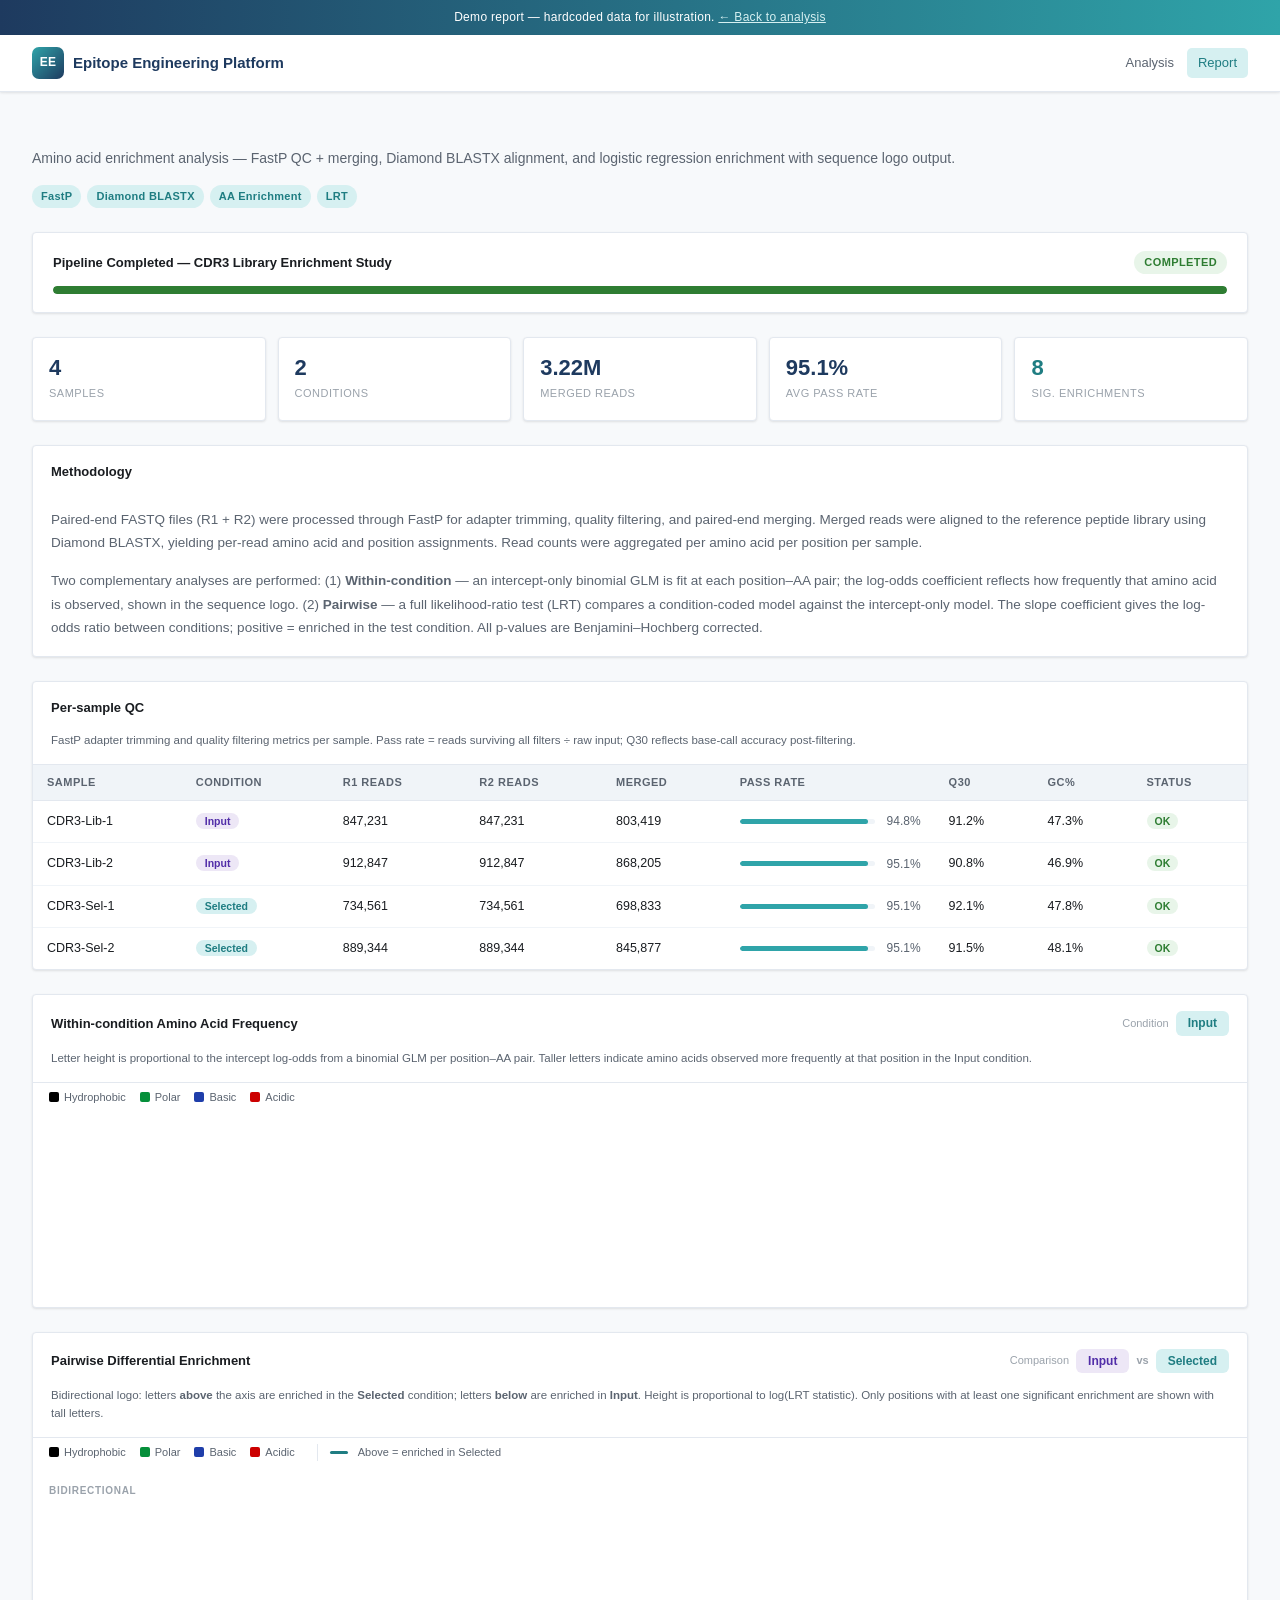
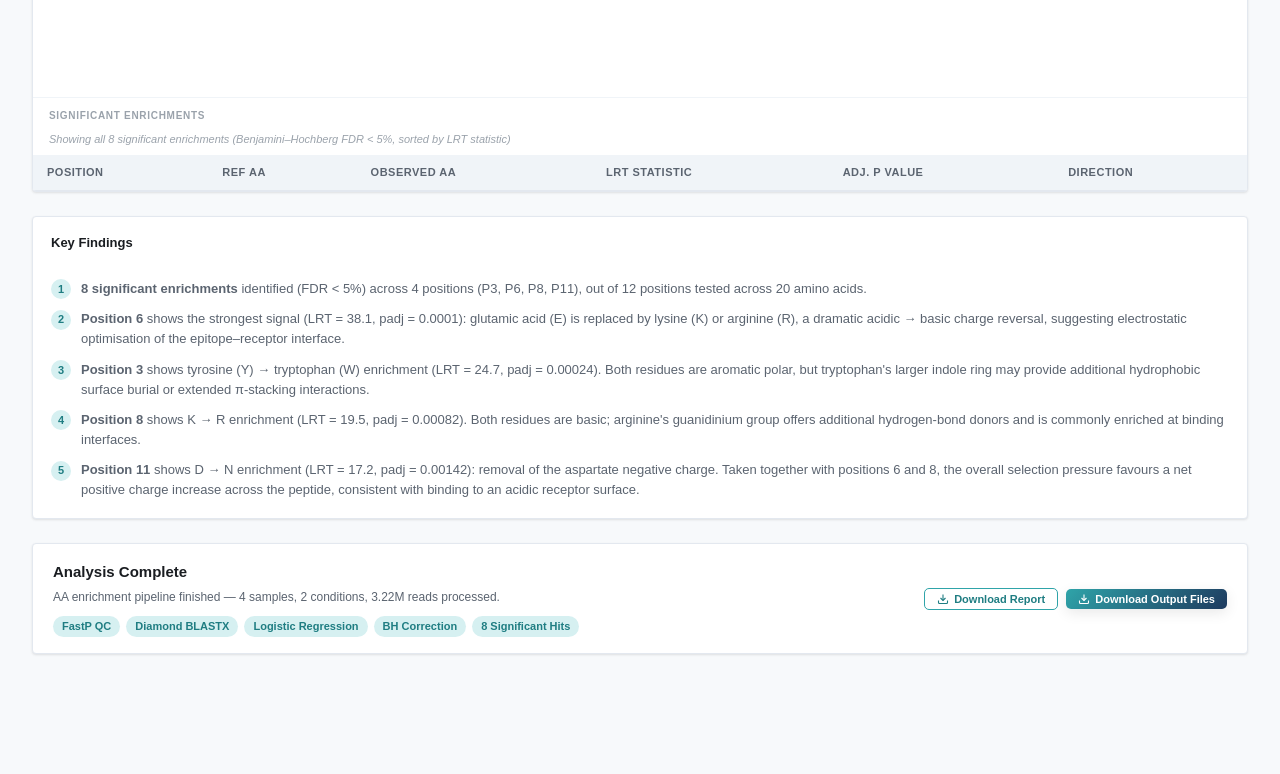
==== commit 3f793c6c: "Revert to original index page, remove landing page" ====
--- a/demo_report.html
+++ b/demo_report.html
@@ -73,7 +73,7 @@
 
 <div class="demo-banner">
   Demo report — hardcoded data for illustration.
-  <a href="demo_index.html">← Back to analysis</a>
+  <a href="index.html">← Back to analysis</a>
 </div>
 
 <header class="site-header">
@@ -83,7 +83,7 @@
       <span class="logo-name">Epitope Engineering Platform</span>
     </div>
     <nav class="nav">
-      <a href="demo_landing.html" class="nav-a">Overview</a>
+      <a href="index.html" class="nav-a">Analysis</a>
       <a href="#" class="nav-a active">Report</a>
     </nav>
   </div>
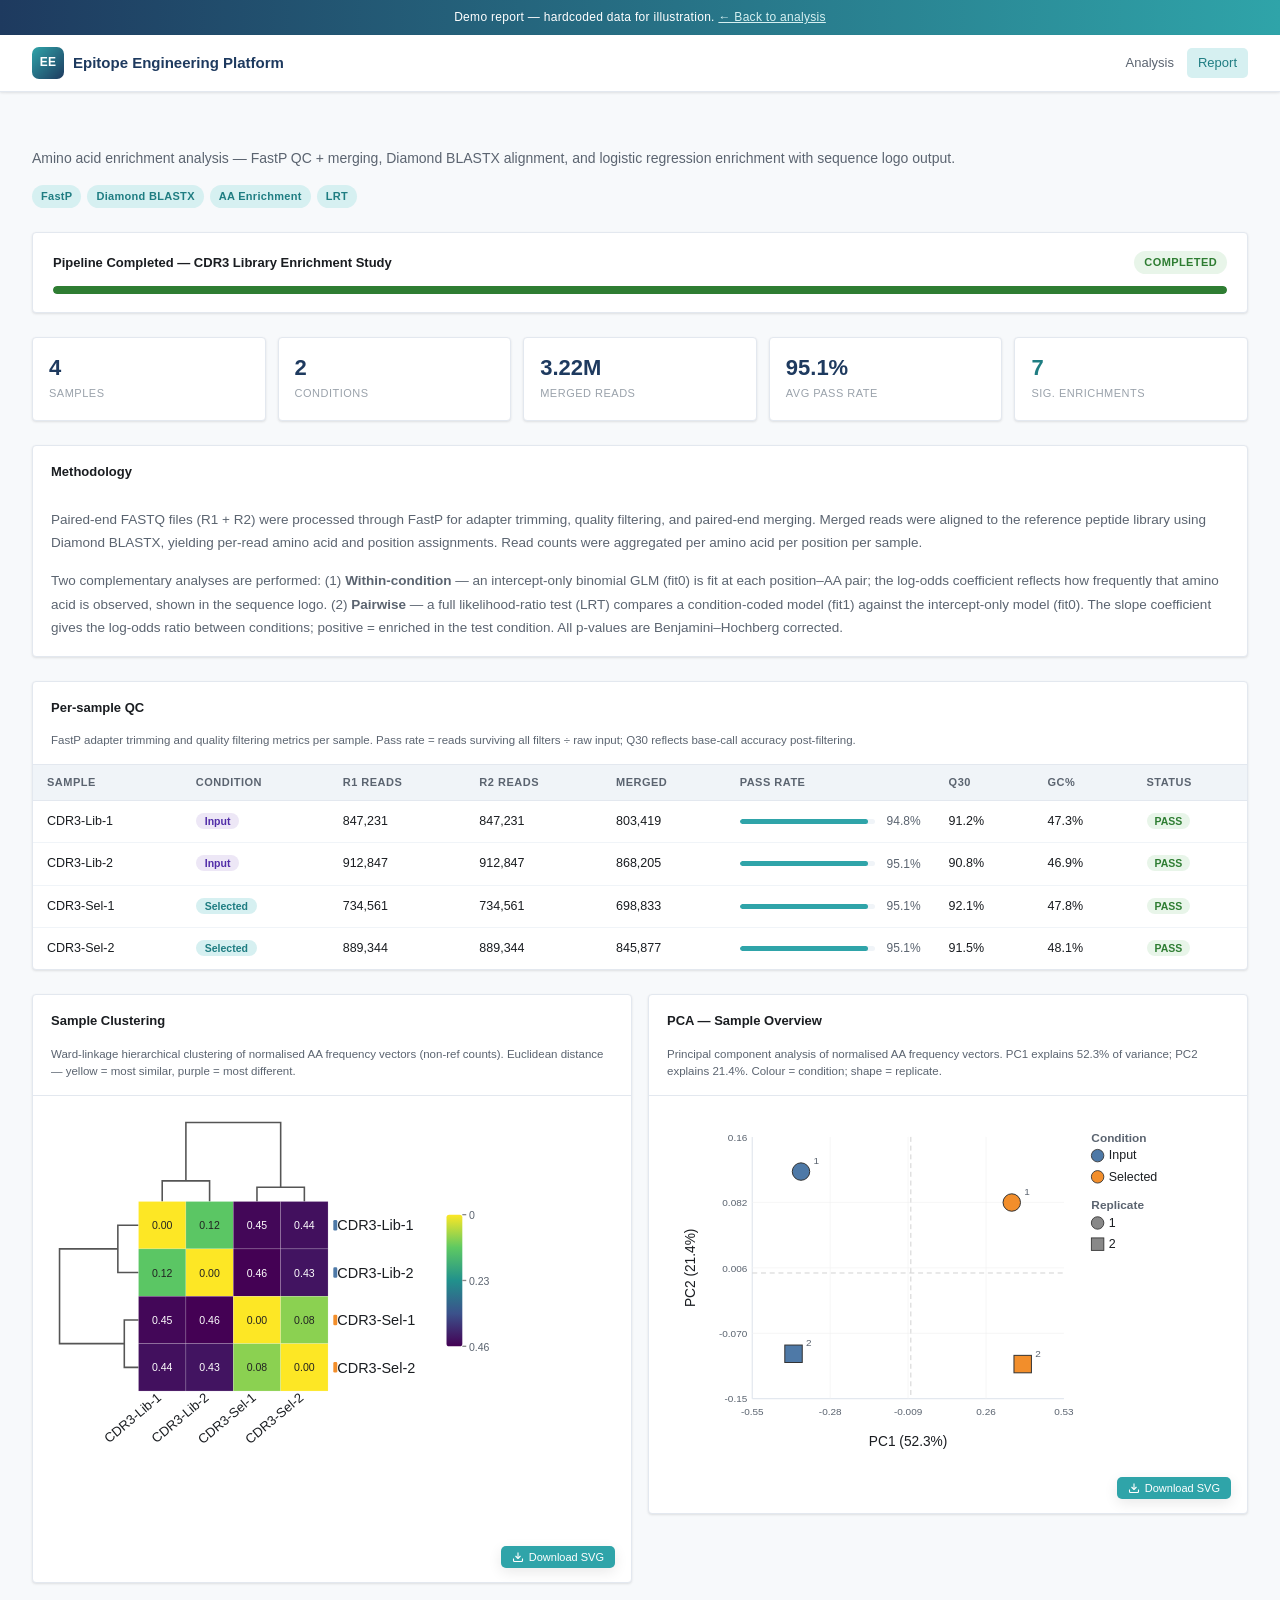
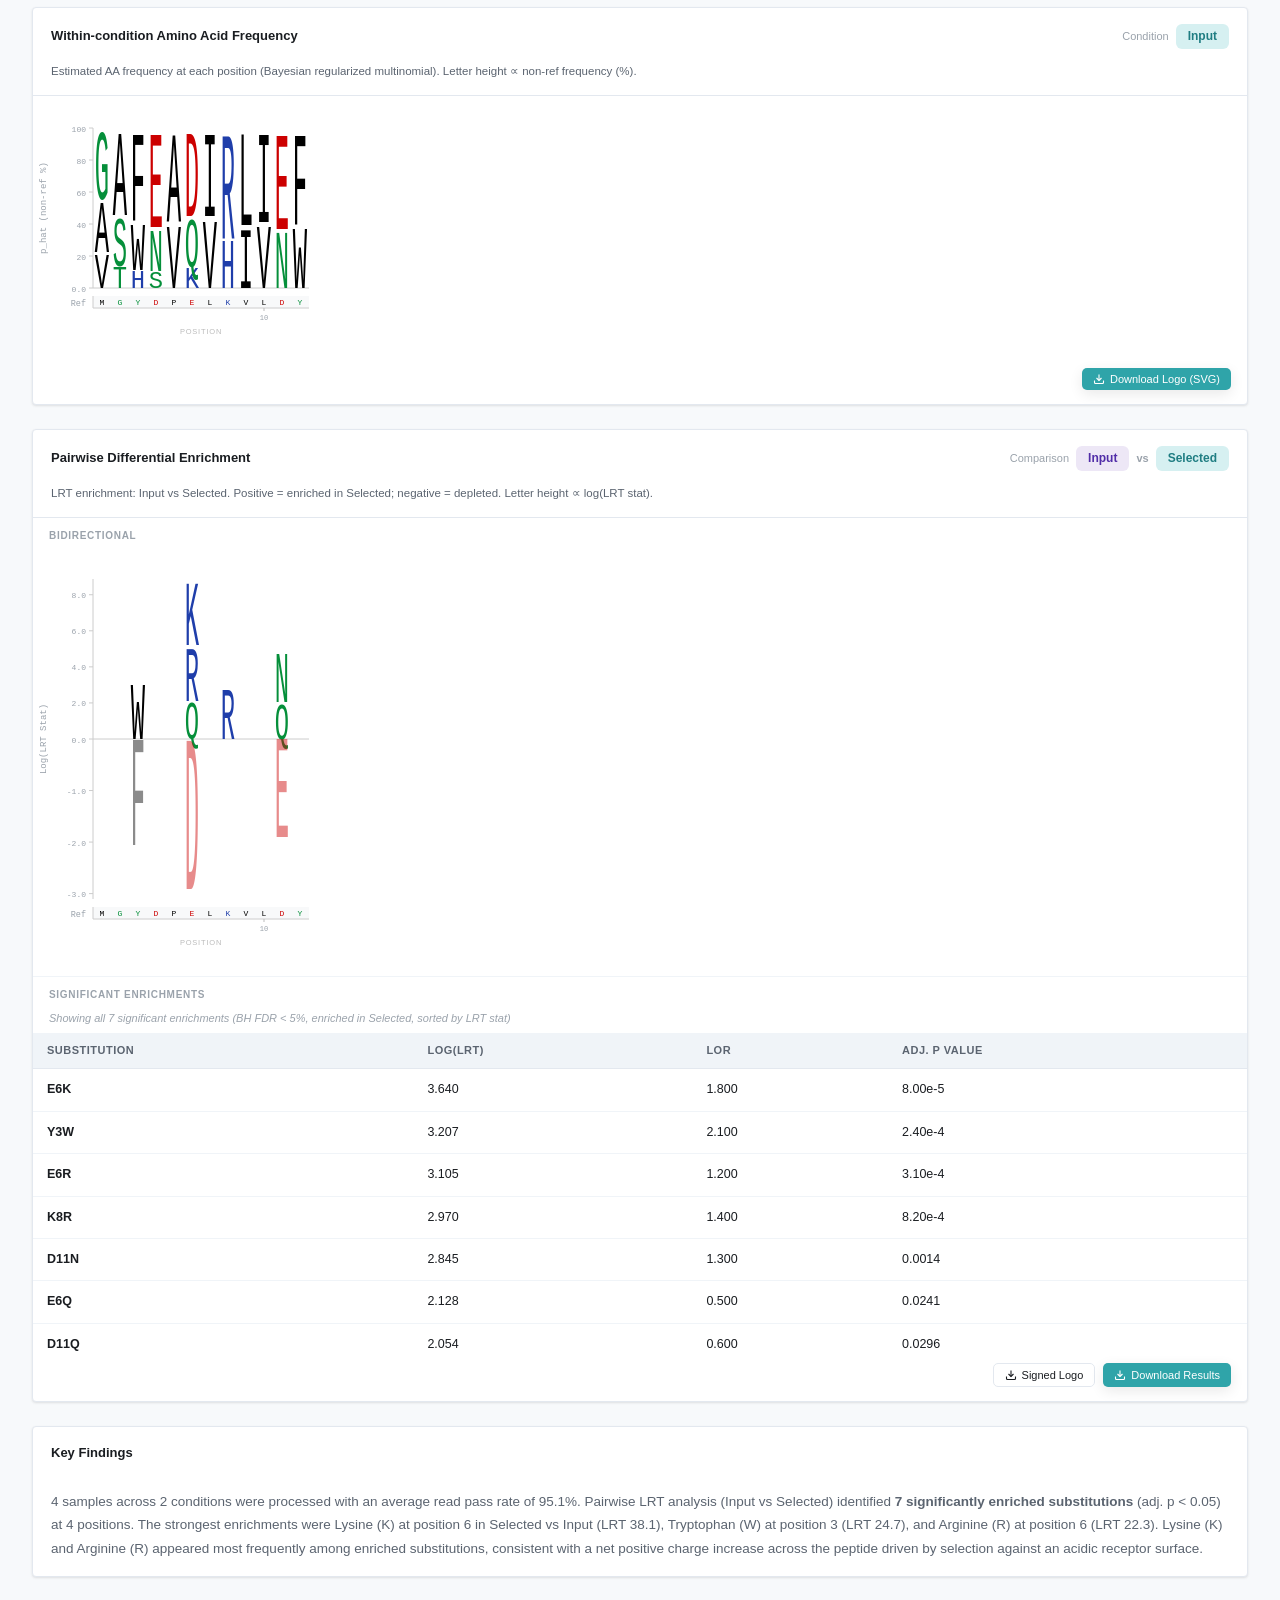
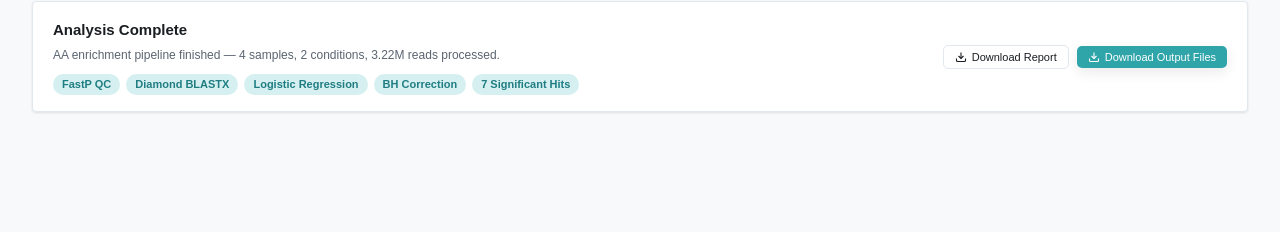
==== commit 0d9bb003: "Add PCA and clustering to demo report; update logos and table to v6 format - Add side-by-side PCA sc" ====
--- a/demo_report.html
+++ b/demo_report.html
@@ -7,7 +7,6 @@
   <link rel="stylesheet" href="style.css"/>
   <link rel="stylesheet" href="report_shared.css"/>
   <style>
-    /* Demo banner */
     .demo-banner {
       background: linear-gradient(90deg, #1E3A5F, #2FA4A9);
       color: #fff;
@@ -19,17 +18,6 @@
     }
     .demo-banner a { color: #D6F0F1; text-decoration: underline; }
 
-    /* Legend */
-    .logo-legend-inline {
-      display: flex; gap: 14px; padding: 6px 16px 12px;
-      flex-wrap: wrap;
-    }
-    .lli { display: flex; align-items: center; gap: 5px; font-size: 11px; color: var(--t2); }
-    .lli-dot {
-      width: 10px; height: 10px; border-radius: 2px; flex-shrink: 0;
-    }
-
-    /* Condition pill in QC table */
     .cond-pill {
       font-size: 10.5px; font-weight: 600; padding: 2px 9px;
       border-radius: 99px; white-space: nowrap;
@@ -37,7 +25,16 @@
     .cond-input    { background: #EDE7F6; color: #512DA8; }
     .cond-selected { background: var(--as); color: var(--a2); }
 
-    /* Key findings list */
+    /* QC viz row */
+    .qc-viz-row {
+      display: grid;
+      grid-template-columns: 1fr 1fr;
+      gap: 16px;
+      margin-bottom: 24px;
+      align-items: start;
+    }
+
+    /* Key findings */
     .kf-list { list-style: none; display: flex; flex-direction: column; gap: 10px;
       padding: 12px 18px 18px; }
     .kf-item { display: flex; gap: 10px; align-items: baseline; font-size: 13px; color: var(--t2); }
@@ -45,7 +42,6 @@
       border-radius: 50%; width: 20px; height: 20px; display: flex; align-items: center;
       justify-content: center; flex-shrink: 0; }
 
-    /* Animated status fill on load */
     @keyframes fillBar {
       from { width: 0% }
       to   { width: 100% }
@@ -54,7 +50,6 @@
       animation: fillBar 1.1s cubic-bezier(.4,0,.2,1) forwards;
     }
 
-    /* Bottom action bar */
     .action-bar {
       display: flex; align-items: center; justify-content: space-between;
       margin-top: 8px; padding: 16px 20px;
@@ -67,6 +62,26 @@
     .action-bar-tags  { display: flex; flex-wrap: wrap; gap: 6px; margin-top: 6px; }
     .action-bar-tag   { font-size: 11px; font-weight: 600; padding: 2px 9px;
       border-radius: 99px; background: var(--as); color: var(--a2); }
+
+    .btn-run {
+      display: inline-flex; align-items: center; gap: 6px;
+      padding: 7px 14px; border-radius: var(--r2); border: none;
+      background: var(--a); color: #fff; font-size: 12px; font-weight: 500;
+      cursor: pointer; transition: background .15s;
+    }
+    .btn-run:hover { background: var(--a2); }
+    .btn-run.btn-secondary {
+      background: var(--sur); color: var(--t1); border: 1px solid var(--bd);
+    }
+    .btn-run.btn-secondary:hover { background: var(--bd2); }
+    .btn-run.btn-sm { padding: 5px 11px; font-size: 11px; }
+
+    /* Tooltip */
+    .demo-tooltip {
+      position: fixed; background: rgba(15,15,15,0.85); color: #fff;
+      font-size: 11px; padding: 5px 9px; border-radius: 5px;
+      pointer-events: none; display: none; white-space: nowrap; z-index: 9999;
+    }
   </style>
 </head>
 <body>
@@ -106,7 +121,7 @@
     </div>
   </div>
 
-  <!-- Status bar — completed -->
+  <!-- Status bar -->
   <div class="status-section" style="margin-bottom:24px">
     <div class="status-header">
       <span class="status-label">Pipeline Completed — CDR3 Library Enrichment Study</span>
@@ -136,7 +151,7 @@
       <div class="stat-lbl">Avg Pass Rate</div>
     </div>
     <div class="stat-card">
-      <div class="stat-val" style="color:var(--a2)">8</div>
+      <div class="stat-val" style="color:var(--a2)">7</div>
       <div class="stat-lbl">Sig. Enrichments</div>
     </div>
   </div>
@@ -153,11 +168,11 @@
       </p>
       <p>
         Two complementary analyses are performed: (1) <strong>Within-condition</strong> — an
-        intercept-only binomial GLM is fit at each position–AA pair; the log-odds coefficient
+        intercept-only binomial GLM (fit0) is fit at each position–AA pair; the log-odds coefficient
         reflects how frequently that amino acid is observed, shown in the sequence logo.
         (2) <strong>Pairwise</strong> — a full likelihood-ratio test (LRT) compares a
-        condition-coded model against the intercept-only model. The slope coefficient gives
-        the log-odds ratio between conditions; positive = enriched in the test condition.
+        condition-coded model (fit1) against the intercept-only model (fit0). The slope coefficient
+        gives the log-odds ratio between conditions; positive = enriched in the test condition.
         All p-values are Benjamini–Hochberg corrected.
       </p>
     </div>
@@ -191,7 +206,7 @@
           <td>847,231</td><td>847,231</td><td>803,419</td>
           <td><div class="inline-bar"><div class="bar-track"><div class="bar-fill" style="width:94.8%"></div></div><span class="bar-val">94.8%</span></div></td>
           <td>91.2%</td><td>47.3%</td>
-          <td><span class="chip ok">OK</span></td>
+          <td><span class="chip ok">Pass</span></td>
         </tr>
         <tr>
           <td>CDR3-Lib-2</td>
@@ -199,7 +214,7 @@
           <td>912,847</td><td>912,847</td><td>868,205</td>
           <td><div class="inline-bar"><div class="bar-track"><div class="bar-fill" style="width:95.1%"></div></div><span class="bar-val">95.1%</span></div></td>
           <td>90.8%</td><td>46.9%</td>
-          <td><span class="chip ok">OK</span></td>
+          <td><span class="chip ok">Pass</span></td>
         </tr>
         <tr>
           <td>CDR3-Sel-1</td>
@@ -207,7 +222,7 @@
           <td>734,561</td><td>734,561</td><td>698,833</td>
           <td><div class="inline-bar"><div class="bar-track"><div class="bar-fill" style="width:95.1%"></div></div><span class="bar-val">95.1%</span></div></td>
           <td>92.1%</td><td>47.8%</td>
-          <td><span class="chip ok">OK</span></td>
+          <td><span class="chip ok">Pass</span></td>
         </tr>
         <tr>
           <td>CDR3-Sel-2</td>
@@ -215,36 +230,75 @@
           <td>889,344</td><td>889,344</td><td>845,877</td>
           <td><div class="inline-bar"><div class="bar-track"><div class="bar-fill" style="width:95.1%"></div></div><span class="bar-val">95.1%</span></div></td>
           <td>91.5%</td><td>48.1%</td>
-          <td><span class="chip ok">OK</span></td>
+          <td><span class="chip ok">Pass</span></td>
         </tr>
       </tbody>
     </table>
   </div>
 
-  <!-- Within-condition logo -->
+  <!-- QC viz row: PCA + Clustering side-by-side -->
+  <div class="qc-viz-row">
+
+    <!-- Clustering card -->
+    <div class="tbl-card" style="margin-bottom:0">
+      <div class="tbl-card-hd">Sample Clustering</div>
+      <div class="tbl-card-desc">
+        Ward-linkage hierarchical clustering of normalised AA frequency vectors (non-ref counts).
+        Euclidean distance — yellow = most similar, purple = most different.
+      </div>
+      <div style="padding:16px;overflow-x:auto">
+        <svg id="cluster-svg" viewBox="0 0 430 310" width="100%" style="display:block"></svg>
+      </div>
+      <div style="padding:10px 16px 14px;display:flex;justify-content:flex-end">
+        <button class="btn-run btn-sm" onclick="alert('Demo mode — download disabled.')">
+          <svg width="12" height="12" viewBox="0 0 24 24" fill="none" stroke="currentColor" stroke-width="2.2"><path d="M21 15v4a2 2 0 01-2 2H5a2 2 0 01-2-2v-4"/><polyline points="7 10 12 15 17 10"/><line x1="12" y1="15" x2="12" y2="3"/></svg>
+          Download SVG
+        </button>
+      </div>
+    </div>
+
+    <!-- PCA card -->
+    <div class="tbl-card" style="margin-bottom:0">
+      <div class="tbl-card-hd">PCA — Sample Overview</div>
+      <div class="tbl-card-desc">
+        Principal component analysis of normalised AA frequency vectors.
+        PC1 explains 52.3% of variance; PC2 explains 21.4%. Colour = condition; shape = replicate.
+      </div>
+      <div style="padding:16px;overflow-x:auto">
+        <svg id="pca-svg" viewBox="0 0 430 310" width="100%" style="display:block"></svg>
+      </div>
+      <div style="padding:10px 16px 14px;display:flex;justify-content:flex-end">
+        <button class="btn-run btn-sm" onclick="alert('Demo mode — download disabled.')">
+          <svg width="12" height="12" viewBox="0 0 24 24" fill="none" stroke="currentColor" stroke-width="2.2"><path d="M21 15v4a2 2 0 01-2 2H5a2 2 0 01-2-2v-4"/><polyline points="7 10 12 15 17 10"/><line x1="12" y1="15" x2="12" y2="3"/></svg>
+          Download SVG
+        </button>
+      </div>
+    </div>
+
+  </div><!-- /.qc-viz-row -->
+
+  <!-- Within-condition frequency logo -->
   <div class="tbl-card" style="margin-bottom:24px">
     <div class="tbl-card-hd" style="display:flex;align-items:center;justify-content:space-between">
       <span>Within-condition Amino Acid Frequency</span>
-      <div style="display:flex;align-items:center;gap:7px">
-        <span style="font-size:11px;font-weight:500;color:var(--t3)">Condition</span>
+      <div class="logo-cond-row">
+        <span class="logo-cond-label">Condition</span>
         <span style="font-size:12px;font-weight:600;padding:3px 12px;border-radius:6px;background:var(--as);color:var(--a2)">Input</span>
       </div>
     </div>
     <div class="tbl-card-desc">
-      Letter height is proportional to the intercept log-odds from a binomial GLM per position–AA pair.
-      Taller letters indicate amino acids observed more frequently at that position in the Input condition.
-    </div>
-    <!-- Chemistry legend -->
-    <div class="logo-legend-inline">
-      <span class="lli"><span class="lli-dot" style="background:#000"></span>Hydrophobic</span>
-      <span class="lli"><span class="lli-dot" style="background:#058F3A"></span>Polar</span>
-      <span class="lli"><span class="lli-dot" style="background:#1F3EAA"></span>Basic</span>
-      <span class="lli"><span class="lli-dot" style="background:#CC0000"></span>Acidic</span>
+      Estimated AA frequency at each position (Bayesian regularized multinomial). Letter height ∝ non-ref frequency (%).
     </div>
     <div class="logo-outer">
       <div class="logo-scroll">
-        <svg id="logo-within-svg"></svg>
+        <svg id="logo-freq-svg"></svg>
       </div>
+    </div>
+    <div style="padding:10px 16px 14px;display:flex;justify-content:flex-end">
+      <button class="btn-run btn-sm" onclick="alert('Demo mode — download disabled.')">
+        <svg width="12" height="12" viewBox="0 0 24 24" fill="none" stroke="currentColor" stroke-width="2.2"><path d="M21 15v4a2 2 0 01-2 2H5a2 2 0 01-2-2v-4"/><polyline points="7 10 12 15 17 10"/><line x1="12" y1="15" x2="12" y2="3"/></svg>
+        Download Logo (SVG)
+      </button>
     </div>
   </div>
 
@@ -253,27 +307,15 @@
     <div class="tbl-card-hd" style="display:flex;align-items:center;justify-content:space-between;flex-wrap:wrap;gap:8px">
       <span>Pairwise Differential Enrichment</span>
       <div style="display:flex;align-items:center;gap:7px">
-        <span style="font-size:11px;font-weight:500;color:var(--t3)">Comparison</span>
+        <span class="logo-cond-label">Comparison</span>
         <span style="font-size:12px;font-weight:600;padding:3px 12px;border-radius:6px;background:#EDE7F6;color:#512DA8">Input</span>
         <span style="font-size:11px;color:var(--t3)">vs</span>
         <span style="font-size:12px;font-weight:600;padding:3px 12px;border-radius:6px;background:var(--as);color:var(--a2)">Selected</span>
       </div>
     </div>
     <div class="tbl-card-desc">
-      Bidirectional logo: letters <strong>above</strong> the axis are enriched in the <strong>Selected</strong> condition;
-      letters <strong>below</strong> are enriched in <strong>Input</strong>. Height is proportional to
-      log(LRT statistic). Only positions with at least one significant enrichment are shown with tall letters.
-    </div>
-
-    <div class="logo-legend-inline">
-      <span class="lli"><span class="lli-dot" style="background:#000"></span>Hydrophobic</span>
-      <span class="lli"><span class="lli-dot" style="background:#058F3A"></span>Polar</span>
-      <span class="lli"><span class="lli-dot" style="background:#1F3EAA"></span>Basic</span>
-      <span class="lli"><span class="lli-dot" style="background:#CC0000"></span>Acidic</span>
-      <span class="lli" style="margin-left:8px;border-left:1px solid var(--bd);padding-left:12px">
-        <span style="display:inline-block;width:18px;height:3px;background:var(--a2);margin-right:5px;vertical-align:middle;border-radius:2px"></span>
-        Above = enriched in Selected
-      </span>
+      LRT enrichment: Input vs Selected. Positive = enriched in Selected; negative = depleted.
+      Letter height ∝ log(LRT stat).
     </div>
 
     <div class="logo-section-sep">Bidirectional</div>
@@ -284,71 +326,40 @@
     </div>
 
     <div class="logo-section-sep" style="border-top:1px solid var(--bd2);margin-top:6px">Significant Enrichments</div>
-    <div style="padding:4px 16px 6px;font-size:11px;color:var(--t3);font-style:italic">
-      Showing all 8 significant enrichments (Benjamini–Hochberg FDR &lt; 5%, sorted by LRT statistic)
+    <div style="padding:4px 16px 6px;font-size:11px;color:var(--t3);font-style:italic" id="enrich-label">
+      Enriched in Selected
     </div>
     <div class="enrich-tbl-wrap">
       <table class="rpt-tbl">
         <thead>
           <tr>
-            <th>Position</th>
-            <th>Ref AA</th>
-            <th>Observed AA</th>
-            <th>LRT Statistic</th>
+            <th>Substitution</th>
+            <th>log(LRT)</th>
+            <th>LOR</th>
             <th>Adj. P Value</th>
-            <th>Direction</th>
           </tr>
         </thead>
         <tbody id="enrich-tbody"></tbody>
       </table>
     </div>
+    <div style="padding:10px 16px 14px;display:flex;justify-content:flex-end;gap:8px">
+      <button class="btn-run btn-secondary btn-sm" onclick="alert('Demo mode — download disabled.')">
+        <svg width="12" height="12" viewBox="0 0 24 24" fill="none" stroke="currentColor" stroke-width="2.2"><path d="M21 15v4a2 2 0 01-2 2H5a2 2 0 01-2-2v-4"/><polyline points="7 10 12 15 17 10"/><line x1="12" y1="15" x2="12" y2="3"/></svg>
+        Signed Logo
+      </button>
+      <button class="btn-run btn-sm" onclick="alert('Demo mode — download disabled.')">
+        <svg width="12" height="12" viewBox="0 0 24 24" fill="none" stroke="currentColor" stroke-width="2.2"><path d="M21 15v4a2 2 0 01-2 2H5a2 2 0 01-2-2v-4"/><polyline points="7 10 12 15 17 10"/><line x1="12" y1="15" x2="12" y2="3"/></svg>
+        Download Results
+      </button>
+    </div>
   </div>
 
   <!-- Key Findings -->
   <div class="tbl-card" style="margin-bottom:24px">
     <div class="tbl-card-hd">Key Findings</div>
-    <ul class="kf-list">
-      <li class="kf-item">
-        <span class="kf-num">1</span>
-        <span>
-          <strong>8 significant enrichments</strong> identified (FDR &lt; 5%) across 4 positions
-          (P3, P6, P8, P11), out of 12 positions tested across 20 amino acids.
-        </span>
-      </li>
-      <li class="kf-item">
-        <span class="kf-num">2</span>
-        <span>
-          <strong>Position 6</strong> shows the strongest signal (LRT = 38.1, padj = 0.0001):
-          glutamic acid (E) is replaced by lysine (K) or arginine (R), a dramatic
-          acidic → basic charge reversal, suggesting electrostatic optimisation of the epitope–receptor interface.
-        </span>
-      </li>
-      <li class="kf-item">
-        <span class="kf-num">3</span>
-        <span>
-          <strong>Position 3</strong> shows tyrosine (Y) → tryptophan (W) enrichment (LRT = 24.7, padj = 0.00024).
-          Both residues are aromatic polar, but tryptophan's larger indole ring may provide additional
-          hydrophobic surface burial or extended π-stacking interactions.
-        </span>
-      </li>
-      <li class="kf-item">
-        <span class="kf-num">4</span>
-        <span>
-          <strong>Position 8</strong> shows K → R enrichment (LRT = 19.5, padj = 0.00082).
-          Both residues are basic; arginine's guanidinium group offers additional hydrogen-bond donors
-          and is commonly enriched at binding interfaces.
-        </span>
-      </li>
-      <li class="kf-item">
-        <span class="kf-num">5</span>
-        <span>
-          <strong>Position 11</strong> shows D → N enrichment (LRT = 17.2, padj = 0.00142):
-          removal of the aspartate negative charge. Taken together with positions 6 and 8,
-          the overall selection pressure favours a net positive charge increase across the peptide,
-          consistent with binding to an acidic receptor surface.
-        </span>
-      </li>
-    </ul>
+    <div class="summary-card-body" style="padding:12px 18px 16px">
+      <p id="key-findings-text"></p>
+    </div>
   </div>
 
   <!-- Bottom action bar -->
@@ -361,7 +372,7 @@
         <span class="action-bar-tag">Diamond BLASTX</span>
         <span class="action-bar-tag">Logistic Regression</span>
         <span class="action-bar-tag">BH Correction</span>
-        <span class="action-bar-tag">8 Significant Hits</span>
+        <span class="action-bar-tag">7 Significant Hits</span>
       </div>
     </div>
     <div style="display:flex;gap:8px;align-items:center">
@@ -379,210 +390,712 @@
 </div>
 </main>
 
-<script src="https://d3js.org/d3.v7.min.js"></script>
+<!-- Global tooltip -->
+<div class="demo-tooltip" id="demo-tooltip"></div>
+
 <script>
-/* ── AA chemistry colours ──────────────────────────────────────────── */
-const AAC = {
-  A:'#000',V:'#000',L:'#000',I:'#000',P:'#000',F:'#000',M:'#000',W:'#000',
+/* ═══════════════════════════════════════════════════════
+   AA Chemistry constants
+═══════════════════════════════════════════════════════ */
+const AA_NAMES = {
+  A:'Alanine',R:'Arginine',N:'Asparagine',D:'Aspartic acid',
+  C:'Cysteine',E:'Glutamic acid',Q:'Glutamine',G:'Glycine',
+  H:'Histidine',I:'Isoleucine',L:'Leucine',K:'Lysine',
+  M:'Methionine',F:'Phenylalanine',P:'Proline',S:'Serine',
+  T:'Threonine',W:'Tryptophan',Y:'Tyrosine',V:'Valine',
+};
+const AA_COLORS = {
+  A:'#000000',V:'#000000',L:'#000000',I:'#000000',P:'#000000',F:'#000000',M:'#000000',W:'#000000',
   G:'#058F3A',S:'#058F3A',T:'#058F3A',C:'#058F3A',Y:'#058F3A',N:'#058F3A',Q:'#058F3A',
   K:'#1F3EAA',R:'#1F3EAA',H:'#1F3EAA',
-  D:'#CC0000',E:'#CC0000'
+  D:'#CC0000',E:'#CC0000',
 };
-
-/* ── Within-condition data (Input, 12 positions) ───────────────────── */
-const WITHIN = [
-  {pos:1,  aa:[{l:'M',w:.82},{l:'G',w:.08},{l:'A',w:.06},{l:'V',w:.04}]},
-  {pos:2,  aa:[{l:'G',w:.78},{l:'A',w:.12},{l:'S',w:.07},{l:'T',w:.03}]},
-  {pos:3,  aa:[{l:'Y',w:.74},{l:'F',w:.15},{l:'W',w:.08},{l:'H',w:.03}]},
-  {pos:4,  aa:[{l:'D',w:.71},{l:'E',w:.18},{l:'N',w:.08},{l:'S',w:.03}]},
-  {pos:5,  aa:[{l:'P',w:.88},{l:'A',w:.07},{l:'V',w:.05}]},
-  {pos:6,  aa:[{l:'E',w:.62},{l:'D',w:.21},{l:'Q',w:.12},{l:'K',w:.05}]},
-  {pos:7,  aa:[{l:'L',w:.80},{l:'I',w:.11},{l:'V',w:.09}]},
-  {pos:8,  aa:[{l:'K',w:.68},{l:'R',w:.22},{l:'H',w:.10}]},
-  {pos:9,  aa:[{l:'V',w:.77},{l:'L',w:.14},{l:'I',w:.09}]},
-  {pos:10, aa:[{l:'L',w:.83},{l:'I',w:.10},{l:'V',w:.07}]},
-  {pos:11, aa:[{l:'D',w:.73},{l:'E',w:.17},{l:'N',w:.10}]},
-  {pos:12, aa:[{l:'Y',w:.85},{l:'F',w:.09},{l:'W',w:.06}]},
+const AA_PROPERTIES = {
+  A:'Hydrophobic',V:'Hydrophobic',L:'Hydrophobic',I:'Hydrophobic',
+  P:'Hydrophobic',F:'Hydrophobic',W:'Hydrophobic',M:'Hydrophobic',
+  G:'Polar',S:'Polar',T:'Polar',C:'Polar',Y:'Polar',N:'Polar',Q:'Polar',
+  D:'Acidic',E:'Acidic',
+  K:'Basic',R:'Basic',H:'Basic',
+};
+const AA_PROP_CLASS = {
+  Hydrophobic:'tag-hydrophobic', Polar:'tag-polar', Acidic:'tag-acidic', Basic:'tag-basic',
+};
+function aaColor(aa) { return AA_COLORS[aa] || '#888'; }
+
+/* ═══════════════════════════════════════════════════════
+   Mock data
+═══════════════════════════════════════════════════════ */
+
+/* Within-condition (Input) frequency data — positions 0-11 (display 1-12) */
+const FREQ_DATA = [
+  {position:0,  aa:'M', ref_aa:'M', p_hat:82}, {position:0,  aa:'G', ref_aa:'M', p_hat:8},  {position:0,  aa:'A', ref_aa:'M', p_hat:6},  {position:0,  aa:'V', ref_aa:'M', p_hat:4},
+  {position:1,  aa:'G', ref_aa:'G', p_hat:78}, {position:1,  aa:'A', ref_aa:'G', p_hat:12}, {position:1,  aa:'S', ref_aa:'G', p_hat:7},  {position:1,  aa:'T', ref_aa:'G', p_hat:3},
+  {position:2,  aa:'Y', ref_aa:'Y', p_hat:74}, {position:2,  aa:'F', ref_aa:'Y', p_hat:15}, {position:2,  aa:'W', ref_aa:'Y', p_hat:8},  {position:2,  aa:'H', ref_aa:'Y', p_hat:3},
+  {position:3,  aa:'D', ref_aa:'D', p_hat:71}, {position:3,  aa:'E', ref_aa:'D', p_hat:18}, {position:3,  aa:'N', ref_aa:'D', p_hat:8},  {position:3,  aa:'S', ref_aa:'D', p_hat:3},
+  {position:4,  aa:'P', ref_aa:'P', p_hat:88}, {position:4,  aa:'A', ref_aa:'P', p_hat:7},  {position:4,  aa:'V', ref_aa:'P', p_hat:5},
+  {position:5,  aa:'E', ref_aa:'E', p_hat:62}, {position:5,  aa:'D', ref_aa:'E', p_hat:21}, {position:5,  aa:'Q', ref_aa:'E', p_hat:12}, {position:5,  aa:'K', ref_aa:'E', p_hat:5},
+  {position:6,  aa:'L', ref_aa:'L', p_hat:80}, {position:6,  aa:'I', ref_aa:'L', p_hat:11}, {position:6,  aa:'V', ref_aa:'L', p_hat:9},
+  {position:7,  aa:'K', ref_aa:'K', p_hat:68}, {position:7,  aa:'R', ref_aa:'K', p_hat:22}, {position:7,  aa:'H', ref_aa:'K', p_hat:10},
+  {position:8,  aa:'V', ref_aa:'V', p_hat:77}, {position:8,  aa:'L', ref_aa:'V', p_hat:14}, {position:8,  aa:'I', ref_aa:'V', p_hat:9},
+  {position:9,  aa:'L', ref_aa:'L', p_hat:83}, {position:9,  aa:'I', ref_aa:'L', p_hat:10}, {position:9,  aa:'V', ref_aa:'L', p_hat:7},
+  {position:10, aa:'D', ref_aa:'D', p_hat:73}, {position:10, aa:'E', ref_aa:'D', p_hat:17}, {position:10, aa:'N', ref_aa:'D', p_hat:10},
+  {position:11, aa:'Y', ref_aa:'Y', p_hat:85}, {position:11, aa:'F', ref_aa:'Y', p_hat:9},  {position:11, aa:'W', ref_aa:'Y', p_hat:6},
 ];
 
-/* ── Pairwise data (Input vs Selected, log-odds scale 0–1) ─────────── */
-const PAIRWISE = [
-  {pos:1,  aa:[{l:'M',w:.08}]},
-  {pos:2,  aa:[{l:'G',w:.05},{l:'A',w:-.04}]},
-  {pos:3,  aa:[{l:'W',w:.72},{l:'Y',w:-.52},{l:'F',w:-.20}]},
-  {pos:4,  aa:[{l:'E',w:.07},{l:'D',w:-.07}]},
-  {pos:5,  aa:[{l:'P',w:.04}]},
-  {pos:6,  aa:[{l:'K',w:.68},{l:'R',w:.32},{l:'E',w:-.62},{l:'D',w:-.38}]},
-  {pos:7,  aa:[{l:'L',w:.07},{l:'I',w:-.07}]},
-  {pos:8,  aa:[{l:'R',w:.58},{l:'K',w:-.58}]},
-  {pos:9,  aa:[{l:'V',w:.06},{l:'I',w:-.06}]},
-  {pos:10, aa:[{l:'L',w:.05}]},
-  {pos:11, aa:[{l:'N',w:.62},{l:'D',w:-.55},{l:'E',w:-.07}]},
-  {pos:12, aa:[{l:'Y',w:.05},{l:'F',w:-.05}]},
+/* Pairwise enrichment data — Input vs Selected */
+const LOGO_DATA_ALL = [
+  {position:0,  aa:'M', ref_aa:'M', est_enrich: 0,    lrt_stat:1.0,  adjpvalue:1.00},
+  {position:1,  aa:'G', ref_aa:'G', est_enrich: 0,    lrt_stat:1.0,  adjpvalue:1.00},
+  {position:2,  aa:'W', ref_aa:'Y', est_enrich: 2.10, lrt_stat:24.7, adjpvalue:2.4e-4},
+  {position:2,  aa:'F', ref_aa:'Y', est_enrich:-0.80, lrt_stat:9.2,  adjpvalue:0.018},
+  {position:2,  aa:'H', ref_aa:'Y', est_enrich:-0.30, lrt_stat:3.2,  adjpvalue:0.22},
+  {position:3,  aa:'D', ref_aa:'D', est_enrich: 0,    lrt_stat:1.0,  adjpvalue:1.00},
+  {position:4,  aa:'P', ref_aa:'P', est_enrich: 0,    lrt_stat:1.0,  adjpvalue:1.00},
+  {position:5,  aa:'K', ref_aa:'E', est_enrich: 1.80, lrt_stat:38.1, adjpvalue:8.0e-5},
+  {position:5,  aa:'R', ref_aa:'E', est_enrich: 1.20, lrt_stat:22.3, adjpvalue:3.1e-4},
+  {position:5,  aa:'Q', ref_aa:'E', est_enrich: 0.50, lrt_stat:8.4,  adjpvalue:0.024},
+  {position:5,  aa:'D', ref_aa:'E', est_enrich:-1.00, lrt_stat:22.3, adjpvalue:3.1e-4},
+  {position:6,  aa:'L', ref_aa:'L', est_enrich: 0,    lrt_stat:1.0,  adjpvalue:1.00},
+  {position:7,  aa:'R', ref_aa:'K', est_enrich: 1.40, lrt_stat:19.5, adjpvalue:8.2e-4},
+  {position:7,  aa:'H', ref_aa:'K', est_enrich: 0.30, lrt_stat:4.1,  adjpvalue:0.18},
+  {position:8,  aa:'V', ref_aa:'V', est_enrich: 0,    lrt_stat:1.0,  adjpvalue:1.00},
+  {position:9,  aa:'L', ref_aa:'L', est_enrich: 0,    lrt_stat:1.0,  adjpvalue:1.00},
+  {position:10, aa:'N', ref_aa:'D', est_enrich: 1.30, lrt_stat:17.2, adjpvalue:1.42e-3},
+  {position:10, aa:'Q', ref_aa:'E', est_enrich: 0.60, lrt_stat:7.8,  adjpvalue:2.96e-2},
+  {position:10, aa:'E', ref_aa:'D', est_enrich:-0.40, lrt_stat:7.8,  adjpvalue:2.96e-2},
+  {position:11, aa:'Y', ref_aa:'Y', est_enrich: 0,    lrt_stat:1.0,  adjpvalue:1.00},
 ];
 
-/* ── Enrichment table rows ─────────────────────────────────────────── */
+/* Enrichment table rows (Selected ↑, sorted by LRT stat) */
 const ENRICH_ROWS = [
-  {pos:6,  ref:'E', obs:'K', lrt:38.1, padj:8e-5},
-  {pos:3,  ref:'Y', obs:'W', lrt:24.7, padj:2.4e-4},
-  {pos:6,  ref:'E', obs:'R', lrt:22.3, padj:3.1e-4},
-  {pos:8,  ref:'K', obs:'R', lrt:19.5, padj:8.2e-4},
-  {pos:11, ref:'D', obs:'N', lrt:17.2, padj:1.42e-3},
-  {pos:3,  ref:'Y', obs:'F', lrt:9.2,  padj:1.82e-2},
-  {pos:6,  ref:'E', obs:'Q', lrt:8.4,  padj:2.41e-2},
-  {pos:11, ref:'E', obs:'Q', lrt:7.8,  padj:2.96e-2},
+  {sub:'E6K',  lrt:38.1, lor: 1.800, padj:8.0e-5},
+  {sub:'Y3W',  lrt:24.7, lor: 2.100, padj:2.4e-4},
+  {sub:'E6R',  lrt:22.3, lor: 1.200, padj:3.1e-4},
+  {sub:'K8R',  lrt:19.5, lor: 1.400, padj:8.2e-4},
+  {sub:'D11N', lrt:17.2, lor: 1.300, padj:1.42e-3},
+  {sub:'E6Q',  lrt:8.4,  lor: 0.500, padj:2.41e-2},
+  {sub:'D11Q', lrt:7.8,  lor: 0.600, padj:2.96e-2},
 ];
 
-/* ── Letter drawing ────────────────────────────────────────────────── */
-function drawLetter(g, cx, topY, letter, h, colW) {
-  if (h < 1.5) return;
-  const CAP = 0.72, WR = 0.62;
-  const fs  = h / CAP;
-  const sx  = colW / (fs * WR);
-  const lg  = g.append('g').attr('transform', `translate(${cx},${topY + h})`);
-  lg.append('text')
-    .attr('x', 0).attr('y', 0)
-    .attr('text-anchor', 'middle')
-    .attr('dominant-baseline', 'alphabetic')
-    .attr('font-family', "'Arial Black', Arial, sans-serif")
-    .attr('font-weight', 900)
-    .attr('font-size', fs)
-    .attr('fill', AAC[letter] || '#888')
-    .attr('transform', `scale(${sx},1)`)
-    .text(letter);
-}
-
-/* ── Within-condition logo ─────────────────────────────────────────── */
-function renderWithin(svgId, data) {
-  const CW = 46, MAX_H = 84, ML = 14, MR = 14, MT = 10, MB = 26;
-  const W = data.length * CW + ML + MR;
-  const H = MAX_H + MT + MB;
-
-  const svg = d3.select('#' + svgId).attr('width', W).attr('height', H);
-  svg.selectAll('*').remove();
-  const g = svg.append('g').attr('transform', `translate(${ML},${MT})`);
-
-  data.forEach((col, ci) => {
-    const cx = ci * CW + CW / 2;
-    const sorted = [...col.aa].sort((a, b) => a.w - b.w);
-    let y = MAX_H;
-    sorted.forEach(d => {
-      const h = d.w * MAX_H;
-      y -= h;
-      drawLetter(g, cx, y, d.l, h, CW - 6);
-    });
-    g.append('text')
-      .attr('x', cx).attr('y', MAX_H + 18)
-      .attr('text-anchor', 'middle')
-      .attr('font-size', 9).attr('fill', '#9AA2AB')
-      .attr('font-family', 'Inter, sans-serif')
-      .text(col.pos);
+/* ═══════════════════════════════════════════════════════
+   Clustering mock data
+═══════════════════════════════════════════════════════ */
+const CLUSTER_DATA = {
+  labels:     ['CDR3-Lib-1', 'CDR3-Lib-2', 'CDR3-Sel-1', 'CDR3-Sel-2'],
+  conditions: ['Input',      'Input',       'Selected',    'Selected'],
+  dist_matrix: [
+    [0.000, 0.121, 0.453, 0.441],
+    [0.121, 0.000, 0.462, 0.435],
+    [0.453, 0.462, 0.000, 0.083],
+    [0.441, 0.435, 0.083, 0.000],
+  ],
+  order: [0, 1, 2, 3],
+  icoord: [[5,5,15,15], [25,25,35,35], [10,10,30,30]],
+  dcoord:  [[0, 0.121, 0.121, 0], [0, 0.083, 0.083, 0], [0.121, 0.462, 0.462, 0.083]],
+  max_dcoord: 0.462,
+  max_dist:   0.462,
+};
+
+/* ═══════════════════════════════════════════════════════
+   PCA mock data
+═══════════════════════════════════════════════════════ */
+const PCA_DATA = {
+  labels:     ['CDR3-Lib-1', 'CDR3-Lib-2', 'CDR3-Sel-1', 'CDR3-Sel-2'],
+  conditions: ['Input',      'Input',       'Selected',    'Selected'],
+  replicates: ['1',          '2',           '1',           '2'],
+  coords: [[-0.382, 0.118], [-0.408, -0.094], [0.351, 0.082], [0.389, -0.106]],
+  explained_variance: [52.3, 21.4],
+};
+
+/* ═══════════════════════════════════════════════════════
+   Viridis-R palette (for clustering heatmap)
+═══════════════════════════════════════════════════════ */
+const _VIRIDIS_STOPS = [
+  [0.0,  [253,231, 37]],
+  [0.25, [ 94,201, 98]],
+  [0.5,  [ 33,145,140]],
+  [0.75, [ 59, 82,139]],
+  [1.0,  [ 68,  1, 84]],
+];
+function _viridisR(t) {
+  const stops = _VIRIDIS_STOPS;
+  let i = 0;
+  while (i < stops.length - 2 && t > stops[i+1][0]) i++;
+  const [t0,c0] = stops[i], [t1,c1] = stops[i+1];
+  const f = (t - t0) / (t1 - t0);
+  return `rgb(${Math.round(c0[0]+f*(c1[0]-c0[0]))},${Math.round(c0[1]+f*(c1[1]-c0[1]))},${Math.round(c0[2]+f*(c1[2]-c0[2]))})`;
+}
+
+const _COND_PALETTE = ['#4e79a7','#f28e2b','#e15759','#76b7b2','#59a14f','#edc948','#b07aa1'];
+function _condColor(cond, uniqueConds) {
+  return _COND_PALETTE[uniqueConds.indexOf(cond) % _COND_PALETTE.length];
+}
+function _esc(s) {
+  return String(s).replace(/&/g,'&amp;').replace(/</g,'&lt;').replace(/>/g,'&gt;').replace(/"/g,'&quot;');
+}
+
+/* ═══════════════════════════════════════════════════════
+   Tooltip wiring
+═══════════════════════════════════════════════════════ */
+const TT = document.getElementById('demo-tooltip');
+function bindTooltip(el) {
+  el.addEventListener('mousemove', e => {
+    const tip = e.target.closest('[data-tip]');
+    if (!tip) { TT.style.display = 'none'; return; }
+    TT.textContent = tip.dataset.tip;
+    TT.style.display = 'block';
+    TT.style.left = (e.clientX + 14) + 'px';
+    TT.style.top  = (e.clientY - 30) + 'px';
   });
-}
-
-/* ── Pairwise bidirectional logo ───────────────────────────────────── */
-function renderPairwise(svgId, data) {
-  const CW = 46, MAX_H = 78, ML = 14, MR = 14, MT = 10, MB = 26;
-  const W = data.length * CW + ML + MR;
-  const H = MAX_H * 2 + MT + MB;
-  const AX = MAX_H;
-
-  const svg = d3.select('#' + svgId).attr('width', W).attr('height', H);
-  svg.selectAll('*').remove();
-  const g = svg.append('g').attr('transform', `translate(${ML},${MT})`);
-
-  // axis
-  g.append('line')
-    .attr('x1', 0).attr('x2', data.length * CW)
-    .attr('y1', AX).attr('y2', AX)
-    .attr('stroke', '#E3E8EF').attr('stroke-width', 1.5);
-
-  // "Selected ↑" and "Input ↑" labels on axis
-  g.append('text').attr('x', data.length * CW - 2).attr('y', AX - 5)
-    .attr('text-anchor', 'end').attr('font-size', 8).attr('fill', '#2FA4A9')
-    .attr('font-family', 'Inter, sans-serif').text('Selected ↑');
-  g.append('text').attr('x', data.length * CW - 2).attr('y', AX + 13)
-    .attr('text-anchor', 'end').attr('font-size', 8).attr('fill', '#9AA2AB')
-    .attr('font-family', 'Inter, sans-serif').text('Input ↑');
-
-  data.forEach((col, ci) => {
-    const cx = ci * CW + CW / 2;
-    const pos = col.aa.filter(d => d.w > 0).sort((a, b) => a.w - b.w);
-    const neg = col.aa.filter(d => d.w < 0).sort((a, b) => b.w - a.w);
-
-    let yP = AX;
-    pos.forEach(d => {
-      const h = Math.abs(d.w) * MAX_H * 0.9;
-      yP -= h;
-      drawLetter(g, cx, yP, d.l, h, CW - 6);
-    });
-
-    let yN = AX;
-    neg.forEach(d => {
-      const h = Math.abs(d.w) * MAX_H * 0.9;
-      drawLetter(g, cx, yN, d.l, h, CW - 6);
-      yN += h;
-    });
-
-    g.append('text')
-      .attr('x', cx).attr('y', MAX_H * 2 + 18)
-      .attr('text-anchor', 'middle')
-      .attr('font-size', 9).attr('fill', '#9AA2AB')
-      .attr('font-family', 'Inter, sans-serif')
-      .text(col.pos);
+  el.addEventListener('mouseleave', () => { TT.style.display = 'none'; });
+}
+
+/* ═══════════════════════════════════════════════════════
+   Clustering renderer
+═══════════════════════════════════════════════════════ */
+function renderClustering() {
+  const { labels, conditions, dist_matrix, order, icoord, dcoord, max_dcoord, max_dist } = CLUSTER_DATA;
+  const n = labels.length;
+  const svg = document.getElementById('cluster-svg');
+
+  /* Layout constants (fit into 430×310 viewBox) */
+  const CS       = 36;    // cell size (n=4 → heatmap = 144×144 px)
+  const DENDRO_H = 60;    // top dendrogram height
+  const DENDRO_W = 60;    // left dendrogram width
+  const LABEL_R  = 110;   // space for row labels
+  const LABEL_B  = 80;    // space for col labels (rotated)
+  const PAD_T    = 8;
+  const PAD_L    = 8;
+  const hmW = n * CS;
+  const hmH = n * CS;
+  const hmX = PAD_L + DENDRO_W;
+  const hmY = PAD_T + DENDRO_H;
+
+  /* Reorder by clustering leaf order */
+  const dm            = order.map(r => order.map(c => dist_matrix[r][c]));
+  const orderedLabels = order.map(i => labels[i]);
+  const orderedConds  = order.map(i => conditions[i]);
+  const maxDC         = max_dcoord || 1;
+
+  let html = '';
+
+  /* Top dendrogram */
+  for (let k = 0; k < icoord.length; k++) {
+    const pts = [0,1,2,3].map(j => {
+      const x = hmX + (icoord[k][j] / (10 * n)) * hmW;
+      const y = hmY - (dcoord[k][j] / maxDC) * DENDRO_H;
+      return `${x.toFixed(1)},${y.toFixed(1)}`;
+    }).join(' ');
+    html += `<polyline points="${pts}" fill="none" stroke="#555" stroke-width="1.2"/>`;
+  }
+
+  /* Left dendrogram */
+  for (let k = 0; k < icoord.length; k++) {
+    const pts = [0,1,2,3].map(j => {
+      const y = hmY + (icoord[k][j] / (10 * n)) * hmH;
+      const x = hmX - (dcoord[k][j] / maxDC) * DENDRO_W;
+      return `${x.toFixed(1)},${y.toFixed(1)}`;
+    }).join(' ');
+    html += `<polyline points="${pts}" fill="none" stroke="#555" stroke-width="1.2"/>`;
+  }
+
+  /* Heatmap cells */
+  for (let ri = 0; ri < n; ri++) {
+    for (let ci = 0; ci < n; ci++) {
+      const v   = dm[ri][ci];
+      const t   = max_dist > 0 ? v / max_dist : 0;
+      const col = _viridisR(t);
+      const x   = hmX + ci * CS;
+      const y   = hmY + ri * CS;
+      const tip = `${orderedLabels[ri]} vs ${orderedLabels[ci]}: ${v.toFixed(3)}`;
+      html += `<rect x="${x}" y="${y}" width="${CS}" height="${CS}" fill="${col}" stroke="rgba(255,255,255,0.3)" stroke-width="0.4" data-tip="${_esc(tip)}"/>`;
+      /* cell value */
+      const fs = 8, fc = t < 0.45 ? '#222' : '#fff';
+      html += `<text x="${x+CS/2}" y="${y+CS/2+3}" font-size="${fs}" text-anchor="middle" fill="${fc}" pointer-events="none">${v.toFixed(2)}</text>`;
+    }
+  }
+
+  /* Row labels */
+  for (let ri = 0; ri < n; ri++) {
+    const y   = hmY + ri * CS + CS / 2 + 4;
+    const col = _condColor(orderedConds[ri], ['Input','Selected']);
+    html += `<text x="${hmX + hmW + 7}" y="${y}" font-size="11" fill="var(--t1,#1A1D21)">${_esc(orderedLabels[ri])}</text>`;
+    html += `<rect x="${hmX + hmW + 4}" y="${hmY + ri*CS + CS/2 - 4}" width="3" height="8" rx="1" fill="${col}"/>`;
+  }
+
+  /* Col labels (rotated -45°) */
+  for (let ci = 0; ci < n; ci++) {
+    const x = hmX + ci * CS + CS / 2;
+    const y = hmY + hmH + 6;
+    html += `<text x="${x}" y="${y}" font-size="10" text-anchor="end" fill="var(--t1,#1A1D21)" transform="rotate(-40,${x},${y})">${_esc(orderedLabels[ci])}</text>`;
+  }
+
+  /* Colorbar */
+  const cbX = hmX + hmW + LABEL_R - 20;
+  const cbY = hmY + 10;
+  const cbH = Math.min(100, hmH);
+  const cbBW = 12;
+  const cbStops = [0,0.25,0.5,0.75,1].map(t => `<stop offset="${t*100}%" stop-color="${_viridisR(t)}"/>`).join('');
+  html = `<defs><linearGradient id="cb-grad-cl" x1="0" y1="0" x2="0" y2="1">${cbStops}</linearGradient></defs>` + html;
+  html += `<rect x="${cbX}" y="${cbY}" width="${cbBW}" height="${cbH}" fill="url(#cb-grad-cl)" rx="2"/>`;
+  [[0,'0'],[0.5,(max_dist/2).toFixed(2)],[1,max_dist.toFixed(2)]].forEach(([t,lbl]) => {
+    const ty = cbY + t * cbH;
+    html += `<line x1="${cbX+cbBW}" y1="${ty}" x2="${cbX+cbBW+3}" y2="${ty}" stroke="#888" stroke-width="1"/>`;
+    html += `<text x="${cbX+cbBW+5}" y="${ty+3.5}" font-size="8" fill="var(--t2,#5B6470)">${lbl}</text>`;
   });
-}
-
-/* ── Enrichment table ──────────────────────────────────────────────── */
+
+  svg.innerHTML = html;
+  bindTooltip(svg);
+}
+
+/* ═══════════════════════════════════════════════════════
+   PCA renderer
+═══════════════════════════════════════════════════════ */
+function renderPCA() {
+  const { labels, conditions, replicates, coords, explained_variance } = PCA_DATA;
+  const n = labels.length;
+  const svg = document.getElementById('pca-svg');
+
+  const varPc1 = explained_variance[0].toFixed(1);
+  const varPc2 = explained_variance[1].toFixed(1);
+
+  const PLOT_W = 250, PLOT_H = 210;
+  const PAD_L = 70, PAD_B = 42, PAD_T = 20, PAD_R = 14, LEG_W = 120;
+  const SVG_W = PAD_L + PLOT_W + PAD_R + LEG_W;
+  const SVG_H = PAD_T + PLOT_H + PAD_B;
+  const R = 7;
+
+  const xs = coords.map(c => c[0]), ys = coords.map(c => c[1]);
+  const xMin = Math.min(...xs), xMax = Math.max(...xs);
+  const yMin = Math.min(...ys), yMax = Math.max(...ys);
+  const xRange = xMax - xMin || 1, yRange = yMax - yMin || 1;
+  const x0 = xMin - xRange*0.18, x1 = xMax + xRange*0.18;
+  const y0 = yMin - yRange*0.18, y1 = yMax + yRange*0.18;
+  const xSpan = x1 - x0, ySpan = y1 - y0;
+
+  function svgX(v) { return PAD_L + (v - x0) / xSpan * PLOT_W; }
+  function svgY(v) { return PAD_T + PLOT_H - (v - y0) / ySpan * PLOT_H; }
+  function nice(v) { return Math.abs(v) >= 0.1 ? v.toFixed(2) : v.toFixed(3); }
+
+  const uniqueConds = [...new Set(conditions)].sort();
+  let h = `<defs><clipPath id="pca-clip"><rect x="${PAD_L}" y="${PAD_T}" width="${PLOT_W}" height="${PLOT_H}"/></clipPath></defs>`;
+
+  /* Axes */
+  h += `<line x1="${PAD_L}" y1="${PAD_T+PLOT_H}" x2="${PAD_L+PLOT_W}" y2="${PAD_T+PLOT_H}" stroke="var(--bd,#dee2e6)" stroke-width="1"/>`;
+  h += `<line x1="${PAD_L}" y1="${PAD_T}" x2="${PAD_L}" y2="${PAD_T+PLOT_H}" stroke="var(--bd,#dee2e6)" stroke-width="1"/>`;
+
+  /* Zero lines */
+  const zx = svgX(0), zy = svgY(0);
+  if (zx > PAD_L && zx < PAD_L+PLOT_W)
+    h += `<line x1="${zx}" y1="${PAD_T}" x2="${zx}" y2="${PAD_T+PLOT_H}" stroke="#ccc" stroke-width="0.7" stroke-dasharray="4,3"/>`;
+  if (zy > PAD_T && zy < PAD_T+PLOT_H)
+    h += `<line x1="${PAD_L}" y1="${zy}" x2="${PAD_L+PLOT_W}" y2="${zy}" stroke="#ccc" stroke-width="0.7" stroke-dasharray="4,3"/>`;
+
+  /* Grid + ticks */
+  const NT = 4;
+  for (let i = 0; i <= NT; i++) {
+    const t = i / NT;
+    const gx = PAD_L + t * PLOT_W, gy = PAD_T + (1-t) * PLOT_H;
+    if (i > 0 && i < NT) {
+      h += `<line x1="${gx}" y1="${PAD_T}" x2="${gx}" y2="${PAD_T+PLOT_H}" stroke="#f0f0f0" stroke-width="0.5"/>`;
+      h += `<line x1="${PAD_L}" y1="${gy}" x2="${PAD_L+PLOT_W}" y2="${gy}" stroke="#f0f0f0" stroke-width="0.5"/>`;
+    }
+    h += `<text x="${gx}" y="${PAD_T+PLOT_H+13}" text-anchor="middle" font-size="8" fill="var(--t2,#5B6470)">${nice(x0+t*xSpan)}</text>`;
+    h += `<text x="${PAD_L-4}" y="${gy+3}" text-anchor="end" font-size="8" fill="var(--t2,#5B6470)">${nice(y0+t*ySpan)}</text>`;
+  }
+
+  /* Axis labels */
+  h += `<text x="${PAD_L+PLOT_W/2}" y="${SVG_H-4}" text-anchor="middle" font-size="11" fill="var(--t1,#1A1D21)">PC1 (${varPc1}%)</text>`;
+  h += `<text x="${PAD_L-46}" y="${PAD_T+PLOT_H/2}" text-anchor="middle" font-size="11" fill="var(--t1,#1A1D21)" transform="rotate(-90,${PAD_L-46},${PAD_T+PLOT_H/2})">PC2 (${varPc2}%)</text>`;
+
+  /* Data points */
+  h += `<g clip-path="url(#pca-clip)">`;
+  for (let i = 0; i < n; i++) {
+    const cx = svgX(xs[i]), cy = svgY(ys[i]);
+    const col = _condColor(conditions[i], uniqueConds);
+    const sw  = `stroke="#333" stroke-width="0.8"`;
+    const tip = _esc(labels[i]);
+    if (replicates[i] === '1')
+      h += `<circle cx="${cx}" cy="${cy}" r="${R}" fill="${col}" ${sw} data-tip="${tip}"/>`;
+    else
+      h += `<rect x="${cx-R}" y="${cy-R}" width="${R*2}" height="${R*2}" fill="${col}" ${sw} data-tip="${tip}"/>`;
+    h += `<text x="${cx+R+3}" y="${cy-R+1}" font-size="8" fill="var(--t2,#5B6470)" pointer-events="none">${replicates[i]||''}</text>`;
+  }
+  h += `</g>`;
+
+  /* Legend */
+  let ly = PAD_T + 4;
+  const lx = PAD_L + PLOT_W + PAD_R + 8;
+  h += `<text x="${lx}" y="${ly}" font-size="9.5" font-weight="700" fill="var(--t2,#5B6470)">Condition</text>`;
+  ly += 14;
+  for (const cond of uniqueConds) {
+    const col = _condColor(cond, uniqueConds);
+    h += `<circle cx="${lx+5}" cy="${ly-3}" r="5" fill="${col}" stroke="#333" stroke-width="0.7"/>`;
+    h += `<text x="${lx+14}" y="${ly}" font-size="10" fill="var(--t1,#1A1D21)">${_esc(cond)}</text>`;
+    ly += 17;
+  }
+  ly += 6;
+  h += `<text x="${lx}" y="${ly}" font-size="9.5" font-weight="700" fill="var(--t2,#5B6470)">Replicate</text>`;
+  ly += 14;
+  h += `<circle cx="${lx+5}" cy="${ly-3}" r="5" fill="#888" stroke="#333" stroke-width="0.7"/>`;
+  h += `<text x="${lx+14}" y="${ly}" font-size="10" fill="var(--t1,#1A1D21)">1</text>`;
+  ly += 17;
+  h += `<rect x="${lx}" y="${ly-8}" width="10" height="10" fill="#888" stroke="#333" stroke-width="0.7"/>`;
+  h += `<text x="${lx+14}" y="${ly}" font-size="10" fill="var(--t1,#1A1D21)">2</text>`;
+
+  svg.setAttribute('viewBox', `0 0 ${SVG_W} ${SVG_H}`);
+  svg.innerHTML = h;
+  bindTooltip(svg);
+}
+
+/* ═══════════════════════════════════════════════════════
+   Logo renderers (v6 format — ported from report_aa_logo.js)
+═══════════════════════════════════════════════════════ */
+const CELL_W    = 18;
+const ENRICH_H  = 160;
+const REF_H     = 12;
+const TRACK_GAP = 8;
+const LOGO_PAD_L  = 60;
+const LOGO_PAD_R  = 20;
+const LOGO_PAD_T  = 16;
+const LOGO_PAD_B  = 28;
+
+function computeTickInterval(maxVal) {
+  if (maxVal <= 1)  return 0.25;
+  if (maxVal <= 2)  return 0.5;
+  if (maxVal <= 5)  return 1;
+  if (maxVal <= 10) return 2;
+  return Math.ceil(maxVal / 5);
+}
+
+function enrichLetterSVG(aa, x, y, w, h, score, adjp, pos, negative) {
+  const color = aaColor(aa);
+  const name  = AA_NAMES[aa] || aa;
+  const scoreStr = score.toFixed(3);
+  const adjpStr  = adjp < 1e-10 ? '<1e-10' : adjp.toExponential(2);
+  const title = `${name} (${aa}) | Log(LRT): ${scoreStr} | Adj. p: ${adjpStr} | Position: ${pos}`;
+  const capH = 10, scaleY = h / capH, scaleX = Math.min(w / 10, 1.7);
+  const tx = x + w / 2, ty = negative ? y : y + h;
+  const baseline = negative ? 'hanging' : 'auto';
+  const opacity  = negative ? 0.45 : 1;
+  return `<g transform="translate(${tx},${ty}) scale(${scaleX},${scaleY})" style="cursor:pointer;opacity:${opacity}" onmouseenter="this.querySelector('text').setAttribute('fill','#26C6A6')" onmouseleave="this.querySelector('text').setAttribute('fill','${color}')"><title>${title}</title><text x="0" y="0" font-size="14" font-weight="400" fill="${color}" text-anchor="middle" dominant-baseline="${baseline}">${aa}</text></g>`;
+}
+
+function refLetterSVG(aa, x, y, w, h, pos) {
+  const color = aaColor(aa);
+  const name  = AA_NAMES[aa] || aa;
+  const cx = x + w / 2, cy = y + h / 2;
+  return `<g style="cursor:pointer" onmouseenter="this.querySelector('text').setAttribute('fill','#26C6A6')" onmouseleave="this.querySelector('text').setAttribute('fill','${color}')"><title>${name} (${aa}) | Position: ${pos}</title><text x="${cx}" y="${cy}" font-size="8" font-weight="400" fill="${color}" text-anchor="middle" dominant-baseline="central" font-family="'SF Mono','Fira Code',monospace">${aa}</text></g>`;
+}
+
+function drawLogo(svgId, data, signed, refData, refStart) {
+  refStart = refStart || 1;
+  const svg = document.getElementById(svgId);
+  if (!svg) return;
+
+  const axisData = (refData && refData.length) ? refData : data;
+  if (!axisData || !axisData.length) {
+    svg.setAttribute('width',300); svg.setAttribute('height',60);
+    svg.innerHTML = `<text x="12" y="34" font-size="13" fill="#9AA2AB">No significant positions</text>`;
+    return;
+  }
+
+  const allPositions = [...new Set(axisData.map(d => d.position))].sort((a,b) => a-b);
+  const minPos = allPositions[0], maxPos = allPositions[allPositions.length-1];
+  const nPos = maxPos - minPos + 1;
+
+  const posEnrichByPos = {}, negEnrichByPos = {};
+  for (const d of data) {
+    if (d.ref_aa === d.aa || !(d.lrt_stat > 0)) continue;
+    if (!signed) {
+      if (d.adjpvalue < 0.05 && d.est_enrich > 0) {
+        if (!posEnrichByPos[d.position]) posEnrichByPos[d.position] = [];
+        posEnrichByPos[d.position].push(d);
+      }
+    } else {
+      if (d.est_enrich > 0) {
+        if (!posEnrichByPos[d.position]) posEnrichByPos[d.position] = [];
+        posEnrichByPos[d.position].push(d);
+      } else if (d.est_enrich < 0) {
+        if (!negEnrichByPos[d.position]) negEnrichByPos[d.position] = [];
+        negEnrichByPos[d.position].push(d);
+      }
+    }
+  }
+  for (const pos of Object.keys(posEnrichByPos))
+    posEnrichByPos[pos].sort((a,b) => a.lrt_stat - b.lrt_stat);
+  for (const pos of Object.keys(negEnrichByPos))
+    negEnrichByPos[pos].sort((a,b) => a.lrt_stat - b.lrt_stat);
+
+  let maxPos_ = 0;
+  for (const entries of Object.values(posEnrichByPos)) {
+    const total = entries.reduce((s,d) => s + Math.log(d.lrt_stat), 0);
+    if (total > maxPos_) maxPos_ = total;
+  }
+  if (maxPos_ === 0) maxPos_ = 1;
+  let maxNeg_ = 0;
+  if (signed) {
+    for (const entries of Object.values(negEnrichByPos)) {
+      const total = entries.reduce((s,d) => s + Math.log(d.lrt_stat), 0);
+      if (total > maxNeg_) maxNeg_ = total;
+    }
+    if (maxNeg_ === 0) maxNeg_ = 1;
+  }
+
+  const refByPos = {};
+  for (const d of axisData) {
+    if (d.ref_aa && !(d.position in refByPos)) refByPos[d.position] = d.ref_aa;
+  }
+
+  const posH   = ENRICH_H, negH = signed ? ENRICH_H : 0;
+  const totalW = LOGO_PAD_L + nPos * CELL_W + LOGO_PAD_R;
+  const enrichTop = LOGO_PAD_T;
+  const zeroLine  = enrichTop + posH;
+  const negBot    = zeroLine + negH;
+  const refTop    = negBot + TRACK_GAP;
+  const refBot    = refTop + REF_H;
+  const totalH    = refBot + LOGO_PAD_B;
+
+  svg.setAttribute('width',  totalW);
+  svg.setAttribute('height', totalH);
+  svg.setAttribute('viewBox', `0 0 ${totalW} ${totalH}`);
+  svg.setAttribute('font-family', "'SF Mono','Fira Code',monospace");
+
+  let html = '';
+  const axisBot = signed ? negBot : zeroLine;
+  html += `<line x1="${LOGO_PAD_L}" y1="${enrichTop}" x2="${LOGO_PAD_L}" y2="${axisBot}" stroke="#ccc" stroke-width="1"/>`;
+  html += `<line x1="${LOGO_PAD_L}" y1="${zeroLine}" x2="${totalW-LOGO_PAD_R}" y2="${zeroLine}" stroke="#ccc" stroke-width="1"/>`;
+  const axisMidY = enrichTop + (posH + negH) / 2;
+  html += `<text transform="rotate(-90)" x="${-axisMidY}" y="13" font-size="9" fill="#9AA2AB" text-anchor="middle" font-family="'SF Mono','Fira Code',monospace">Log(LRT Stat)</text>`;
+
+  const tickIntervalPos = computeTickInterval(maxPos_);
+  for (let tick = 0; tick <= maxPos_ + 1e-9; tick += tickIntervalPos) {
+    const ty = zeroLine - (tick / maxPos_) * posH;
+    if (ty < enrichTop - 1) break;
+    html += `<line x1="${LOGO_PAD_L-4}" y1="${ty}" x2="${LOGO_PAD_L}" y2="${ty}" stroke="#ccc" stroke-width="1"/>`;
+    html += `<text x="${LOGO_PAD_L-7}" y="${ty+3.5}" font-size="8" fill="#9AA2AB" text-anchor="end" font-family="'SF Mono','Fira Code',monospace">${tick.toFixed(tick<10?1:0)}</text>`;
+  }
+  if (signed) {
+    const tickIntervalNeg = computeTickInterval(maxNeg_);
+    for (let tick = tickIntervalNeg; tick <= maxNeg_ + 1e-9; tick += tickIntervalNeg) {
+      const ty = zeroLine + (tick / maxNeg_) * negH;
+      if (ty > negBot + 1) break;
+      html += `<line x1="${LOGO_PAD_L-4}" y1="${ty}" x2="${LOGO_PAD_L}" y2="${ty}" stroke="#ccc" stroke-width="1"/>`;
+      html += `<text x="${LOGO_PAD_L-7}" y="${ty+3.5}" font-size="8" fill="#9AA2AB" text-anchor="end" font-family="'SF Mono','Fira Code',monospace">-${tick.toFixed(tick<10?1:0)}</text>`;
+    }
+  }
+
+  /* Reference track */
+  html += `<text x="${LOGO_PAD_L-7}" y="${refTop+REF_H/2+3.5}" font-size="8.5" fill="#9AA2AB" text-anchor="end" font-family="'SF Mono','Fira Code',monospace">Ref</text>`;
+  html += `<rect x="${LOGO_PAD_L}" y="${refTop}" width="${nPos*CELL_W}" height="${REF_H}" fill="#F8F9FA" rx="0"/>`;
+  html += `<line x1="${LOGO_PAD_L}" y1="${refTop}" x2="${LOGO_PAD_L}" y2="${refBot}" stroke="#CCCCCC" stroke-width="1"/>`;
+  html += `<line x1="${LOGO_PAD_L}" y1="${refBot}" x2="${totalW-LOGO_PAD_R}" y2="${refBot}" stroke="#CCCCCC" stroke-width="1"/>`;
+
+  for (let i = 0; i < nPos; i++) {
+    const pos = minPos + i;
+    const x   = LOGO_PAD_L + i * CELL_W;
+    /* Positive letters */
+    const posEntries = posEnrichByPos[pos] || [];
+    if (posEntries.length) {
+      let yBottom = zeroLine;
+      for (const d of posEntries) {
+        const logStat = Math.log(d.lrt_stat);
+        const h = (logStat / maxPos_) * posH;
+        if (h < 1) continue;
+        const yTop = yBottom - h;
+        html += enrichLetterSVG(d.aa, x, yTop, CELL_W, h, logStat, d.adjpvalue, refStart + pos, false);
+        yBottom = yTop;
+      }
+    }
+    /* Negative letters */
+    if (signed) {
+      const negEntries = negEnrichByPos[pos] || [];
+      if (negEntries.length) {
+        let yTop = zeroLine;
+        for (const d of negEntries) {
+          const logStat = Math.log(d.lrt_stat);
+          const h = (logStat / maxNeg_) * negH;
+          if (h < 1) continue;
+          html += enrichLetterSVG(d.aa, x, yTop, CELL_W, h, logStat, d.adjpvalue, refStart + pos, true);
+          yTop += h;
+        }
+      }
+    }
+    /* Ref track */
+    const refAA = refByPos[pos];
+    if (refAA) html += refLetterSVG(refAA, x, refTop, CELL_W, REF_H, refStart + pos);
+    /* Position ruler */
+    const displayPos = refStart + pos;
+    if (displayPos % 10 === 0) {
+      html += `<line x1="${x+CELL_W/2}" y1="${refBot}" x2="${x+CELL_W/2}" y2="${refBot+3}" stroke="#BBBBBB" stroke-width="1"/>`;
+      html += `<text x="${x+CELL_W/2}" y="${refBot+12}" font-size="7" fill="#9AA2AB" text-anchor="middle" font-family="'SF Mono','Fira Code',monospace">${displayPos}</text>`;
+    }
+  }
+
+  html += `<text x="${LOGO_PAD_L + nPos*CELL_W/2}" y="${refBot+LOGO_PAD_B-2}" font-size="7.5" fill="#BBBBBB" text-anchor="middle" letter-spacing="0.8" font-family="'Helvetica Neue',Arial,sans-serif">POSITION</text>`;
+  svg.innerHTML = html;
+}
+
+/* Frequency logo */
+function drawFreqLogo(svgId, data, refData, refStart) {
+  refStart = refStart || 1;
+  const svg = document.getElementById(svgId);
+  if (!svg) return;
+
+  const axisData = (refData && refData.length) ? refData : data;
+  const MIN_PCT = 1;
+  const FREQ_H  = 160;
+
+  const allPositions = [...new Set(axisData.map(d => d.position))].sort((a,b) => a-b);
+  const minPos = allPositions[0], maxPos = allPositions[allPositions.length-1];
+  const nPos = maxPos - minPos + 1;
+
+  const byPos = {};
+  const rawByPos = {};
+  for (const d of data) {
+    if (!d.p_hat || d.p_hat <= 0) continue;
+    if (d.ref_aa && d.ref_aa === d.aa) continue;
+    if (!rawByPos[d.position]) rawByPos[d.position] = [];
+    rawByPos[d.position].push(d);
+  }
+  for (const [pos, entries] of Object.entries(rawByPos)) {
+    const total = entries.reduce((s,d) => s + d.p_hat, 0);
+    if (total === 0) continue;
+    const normed = entries
+      .map(d => ({ ...d, p_hat: d.p_hat / total * 100 }))
+      .filter(d => d.p_hat >= MIN_PCT);
+    if (normed.length) {
+      normed.sort((a,b) => a.p_hat - b.p_hat);
+      byPos[pos] = normed;
+    }
+  }
+
+  let maxFreq = 0;
+  for (const entries of Object.values(byPos)) {
+    const sum = entries.reduce((s,d) => s + d.p_hat, 0);
+    if (sum > maxFreq) maxFreq = sum;
+  }
+  if (maxFreq === 0) maxFreq = 1;
+
+  const refByPos = {};
+  for (const d of axisData) {
+    if (d.ref_aa && !(d.position in refByPos)) refByPos[d.position] = d.ref_aa;
+  }
+
+  const totalW   = LOGO_PAD_L + nPos * CELL_W + LOGO_PAD_R;
+  const enrichTop = LOGO_PAD_T;
+  const zeroLine  = enrichTop + FREQ_H;
+  const refTop    = zeroLine + TRACK_GAP;
+  const refBot    = refTop + REF_H;
+  const totalH    = refBot + LOGO_PAD_B;
+
+  svg.setAttribute('width',  totalW);
+  svg.setAttribute('height', totalH);
+  svg.setAttribute('viewBox', `0 0 ${totalW} ${totalH}`);
+  svg.setAttribute('font-family', "'SF Mono','Fira Code',monospace");
+
+  let html = '';
+  html += `<line x1="${LOGO_PAD_L}" y1="${enrichTop}" x2="${LOGO_PAD_L}" y2="${zeroLine}" stroke="#ccc" stroke-width="1"/>`;
+  html += `<line x1="${LOGO_PAD_L}" y1="${zeroLine}" x2="${totalW-LOGO_PAD_R}" y2="${zeroLine}" stroke="#ccc" stroke-width="1"/>`;
+  html += `<text transform="rotate(-90)" x="${-(enrichTop+FREQ_H/2)}" y="13" font-size="9" fill="#9AA2AB" text-anchor="middle" font-family="'SF Mono','Fira Code',monospace">p_hat (non-ref %)</text>`;
+
+  const freqTickInterval = computeTickInterval(maxFreq);
+  for (let tick = 0; tick <= maxFreq + 1e-9; tick += freqTickInterval) {
+    const ty = zeroLine - (tick / maxFreq) * FREQ_H;
+    html += `<line x1="${LOGO_PAD_L-4}" y1="${ty}" x2="${LOGO_PAD_L}" y2="${ty}" stroke="#ccc" stroke-width="1"/>`;
+    html += `<text x="${LOGO_PAD_L-7}" y="${ty+3.5}" font-size="8" fill="#9AA2AB" text-anchor="end">${tick.toFixed(tick<10?1:0)}</text>`;
+  }
+
+  html += `<text x="${LOGO_PAD_L-7}" y="${refTop+REF_H/2+3.5}" font-size="8.5" fill="#9AA2AB" text-anchor="end" font-family="'SF Mono','Fira Code',monospace">Ref</text>`;
+  html += `<rect x="${LOGO_PAD_L}" y="${refTop}" width="${nPos*CELL_W}" height="${REF_H}" fill="#F8F9FA"/>`;
+  html += `<line x1="${LOGO_PAD_L}" y1="${refTop}" x2="${LOGO_PAD_L}" y2="${refBot}" stroke="#CCCCCC" stroke-width="1"/>`;
+  html += `<line x1="${LOGO_PAD_L}" y1="${refBot}" x2="${totalW-LOGO_PAD_R}" y2="${refBot}" stroke="#CCCCCC" stroke-width="1"/>`;
+
+  for (let i = 0; i < nPos; i++) {
+    const pos     = minPos + i;
+    const x       = LOGO_PAD_L + i * CELL_W;
+    const entries = byPos[pos] || [];
+    let yBottom = zeroLine;
+    for (const d of entries) {
+      const h = (d.p_hat / maxFreq) * FREQ_H;
+      if (h < 1) continue;
+      const yTop = yBottom - h;
+      const color = aaColor(d.aa), name = AA_NAMES[d.aa] || d.aa;
+      const capH = 10, scaleY = h / capH, scaleX = Math.min(CELL_W / 10, 1.7);
+      const tx = x + CELL_W / 2, ty = yTop + h;
+      html += `<g transform="translate(${tx},${ty}) scale(${scaleX},${scaleY})" style="cursor:pointer" onmouseenter="this.querySelector('text').setAttribute('fill','#26C6A6')" onmouseleave="this.querySelector('text').setAttribute('fill','${color}')"><title>${name} (${d.aa}) | p_hat: ${d.p_hat.toFixed(1)}% | Position: ${refStart+pos}</title><text x="0" y="0" font-size="14" font-weight="400" fill="${color}" text-anchor="middle" dominant-baseline="auto">${d.aa}</text></g>`;
+      yBottom = yTop;
+    }
+    const refAA = refByPos[pos];
+    if (refAA) html += refLetterSVG(refAA, x, refTop, CELL_W, REF_H, refStart+pos);
+    const displayPos = refStart + pos;
+    if (displayPos % 10 === 0) {
+      html += `<line x1="${x+CELL_W/2}" y1="${refBot}" x2="${x+CELL_W/2}" y2="${refBot+3}" stroke="#BBBBBB" stroke-width="1"/>`;
+      html += `<text x="${x+CELL_W/2}" y="${refBot+12}" font-size="7" fill="#9AA2AB" text-anchor="middle" font-family="'SF Mono','Fira Code',monospace">${displayPos}</text>`;
+    }
+  }
+
+  html += `<text x="${LOGO_PAD_L + nPos*CELL_W/2}" y="${refBot+LOGO_PAD_B-2}" font-size="7.5" fill="#BBBBBB" text-anchor="middle" letter-spacing="0.8" font-family="'Helvetica Neue',Arial,sans-serif">POSITION</text>`;
+  svg.innerHTML = html;
+}
+
+/* ═══════════════════════════════════════════════════════
+   Enrichment table
+═══════════════════════════════════════════════════════ */
 function renderEnrichTable() {
-  const AA_PROP = {
-    A:'Hydrophobic',V:'Hydrophobic',L:'Hydrophobic',I:'Hydrophobic',
-    P:'Hydrophobic',F:'Hydrophobic',M:'Hydrophobic',W:'Hydrophobic',
-    G:'Polar',S:'Polar',T:'Polar',C:'Polar',Y:'Polar',N:'Polar',Q:'Polar',
-    K:'Basic',R:'Basic',H:'Basic',D:'Acidic',E:'Acidic'
-  };
-  const PROP_CLS = {
-    Hydrophobic:'tag-hydrophobic',Polar:'tag-polar',Acidic:'tag-acidic',Basic:'tag-basic'
-  };
-  const fmt = n => n < 0.001 ? n.toExponential(1) : n.toFixed(4);
-
+  const fmt = n => n < 0.001 ? n.toExponential(2) : n.toFixed(4);
   const tbody = document.getElementById('enrich-tbody');
-  ENRICH_ROWS.forEach(r => {
-    const tr = document.createElement('tr');
-    const refProp = AA_PROP[r.ref] || 'Unknown';
-    const obsProp = AA_PROP[r.obs] || 'Unknown';
-    tr.innerHTML = `
-      <td><strong>P${r.pos}</strong></td>
-      <td>
-        <span style="color:${AAC[r.ref]||'#888'};font-weight:900;font-size:15px;font-family:'Arial Black',Arial,sans-serif">${r.ref}</span>
-        <span class="aa-tag ${PROP_CLS[refProp]||'tag-unknown'}" style="margin-left:5px">${refProp}</span>
-      </td>
-      <td>
-        <span style="color:${AAC[r.obs]||'#888'};font-weight:900;font-size:15px;font-family:'Arial Black',Arial,sans-serif">${r.obs}</span>
-        <span class="aa-tag ${PROP_CLS[obsProp]||'tag-unknown'}" style="margin-left:5px">${obsProp}</span>
-      </td>
-      <td><strong>${r.lrt.toFixed(1)}</strong></td>
+  tbody.innerHTML = ENRICH_ROWS.map(r => `
+    <tr>
+      <td><strong>${r.sub}</strong></td>
+      <td>${Math.log(r.lrt).toFixed(3)}</td>
+      <td>${r.lor.toFixed(3)}</td>
       <td>${fmt(r.padj)}</td>
-      <td><span class="dir-tag dir-b">Selected ↑</span></td>
-    `;
-    tbody.appendChild(tr);
-  });
-}
-
-/* ── Init ──────────────────────────────────────────────────────────── */
+    </tr>
+  `).join('');
+  const label = document.getElementById('enrich-label');
+  if (label) label.textContent = `Showing all ${ENRICH_ROWS.length} significant enrichments (BH FDR < 5%, enriched in Selected, sorted by LRT stat)`;
+}
+
+/* ═══════════════════════════════════════════════════════
+   Key findings
+═══════════════════════════════════════════════════════ */
+function renderKeyFindings() {
+  const el = document.getElementById('key-findings-text');
+  if (!el) return;
+  el.innerHTML = `4 samples across 2 conditions were processed with an average read pass rate of 95.1%.
+    Pairwise LRT analysis (Input vs Selected) identified <strong>7 significantly enriched substitutions</strong>
+    (adj.&nbsp;p&nbsp;&lt;&nbsp;0.05) at 4 positions.
+    The strongest enrichments were Lysine (K) at position 6 in Selected vs Input (LRT&nbsp;38.1),
+    Tryptophan (W) at position 3 (LRT&nbsp;24.7), and Arginine (R) at position 6 (LRT&nbsp;22.3).
+    Lysine (K) and Arginine (R) appeared most frequently among enriched substitutions,
+    consistent with a net positive charge increase across the peptide driven by
+    selection against an acidic receptor surface.`;
+}
+
+/* ═══════════════════════════════════════════════════════
+   Init
+═══════════════════════════════════════════════════════ */
 document.addEventListener('DOMContentLoaded', () => {
-  renderWithin('logo-within-svg', WITHIN);
-  renderPairwise('logo-pair-svg', PAIRWISE);
-  renderEnrichTable();
-
-  // Animate status bar fill after a brief delay
+  /* Status bar fill animation */
   setTimeout(() => {
     const fill = document.getElementById('status-fill-el');
-    if (fill) {
-      fill.style.width = '100%';
-      fill.style.background = 'var(--ok)';
-    }
+    if (fill) { fill.style.width = '100%'; fill.style.background = 'var(--ok)'; }
   }, 200);
+
+  /* Render all sections */
+  renderClustering();
+  renderPCA();
+
+  /* Frequency logo (within-condition Input) */
+  drawFreqLogo('logo-freq-svg', FREQ_DATA, FREQ_DATA, 1);
+
+  /* Pairwise signed logo */
+  const sigData = LOGO_DATA_ALL.filter(d => d.adjpvalue < 0.05 && d.est_enrich !== 0);
+  drawLogo('logo-pair-svg', sigData, true, LOGO_DATA_ALL, 1);
+
+  renderEnrichTable();
+  renderKeyFindings();
 });
 </script>
 
